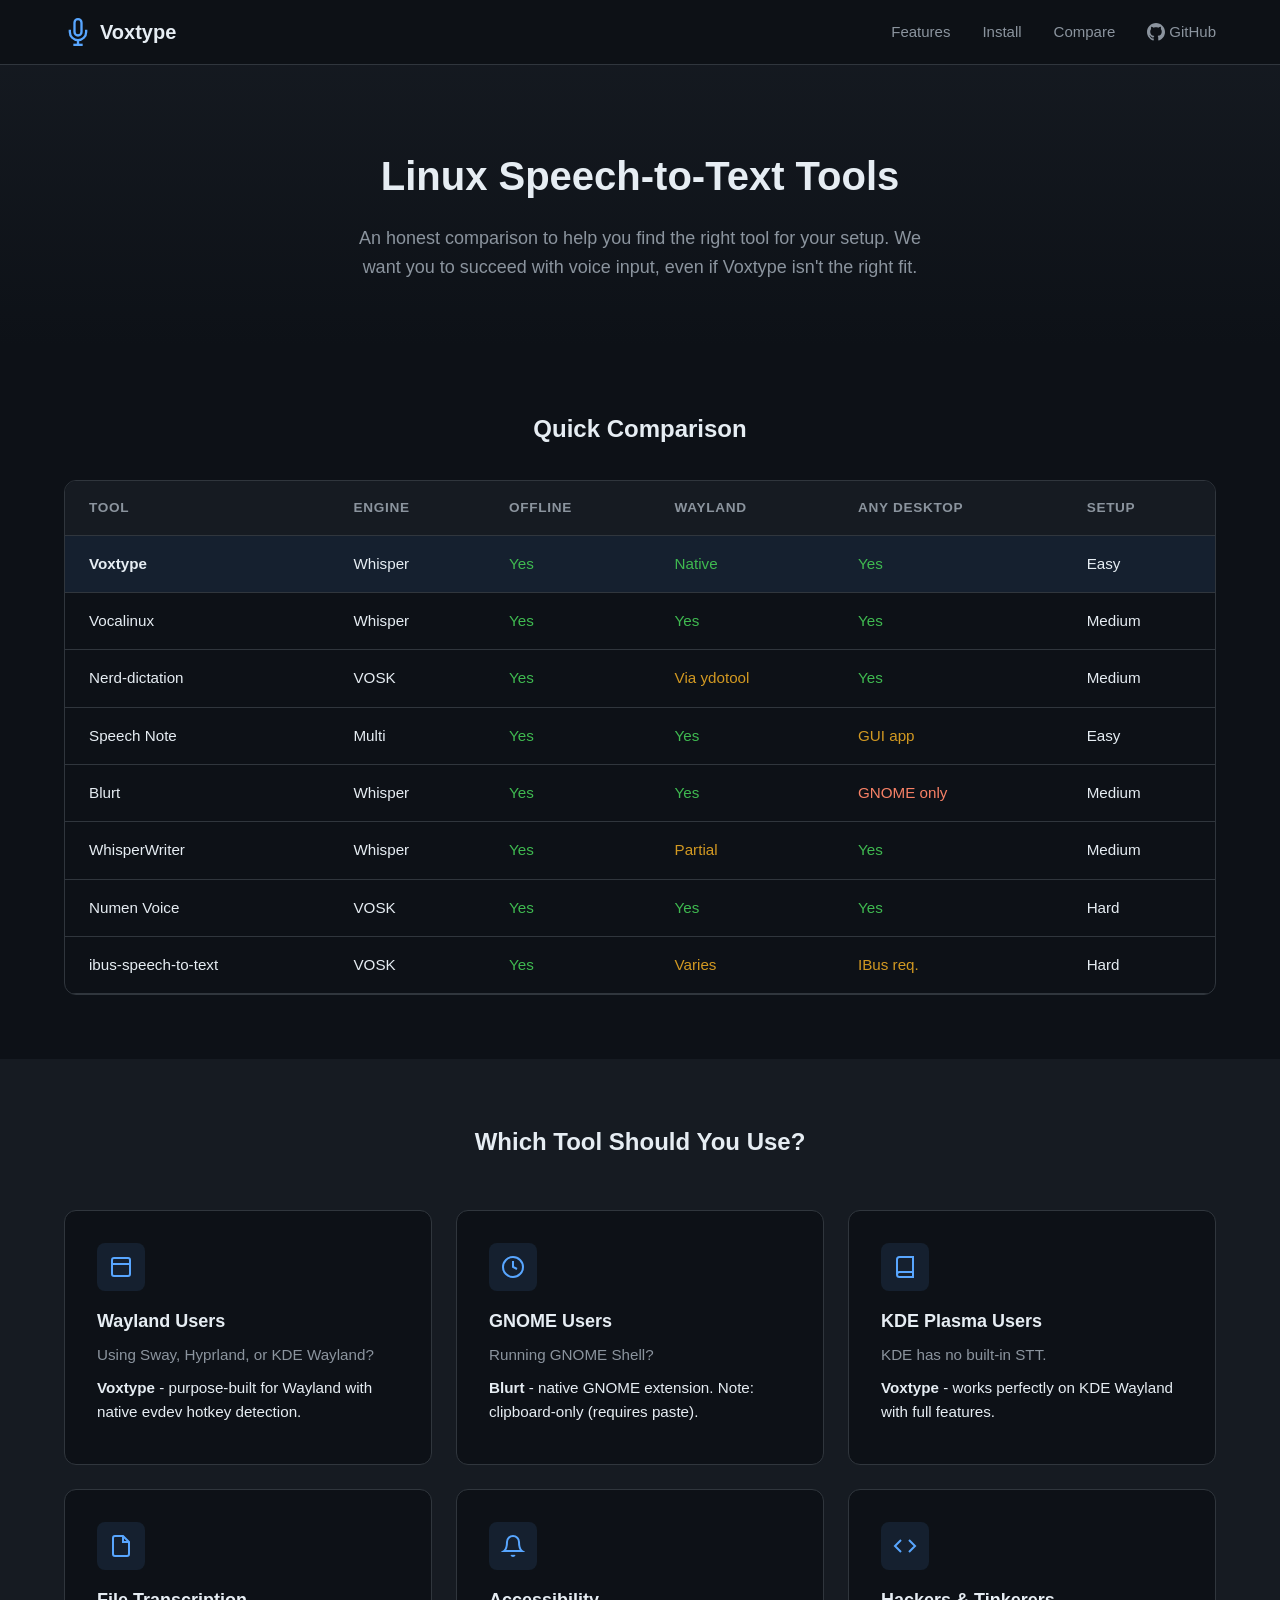
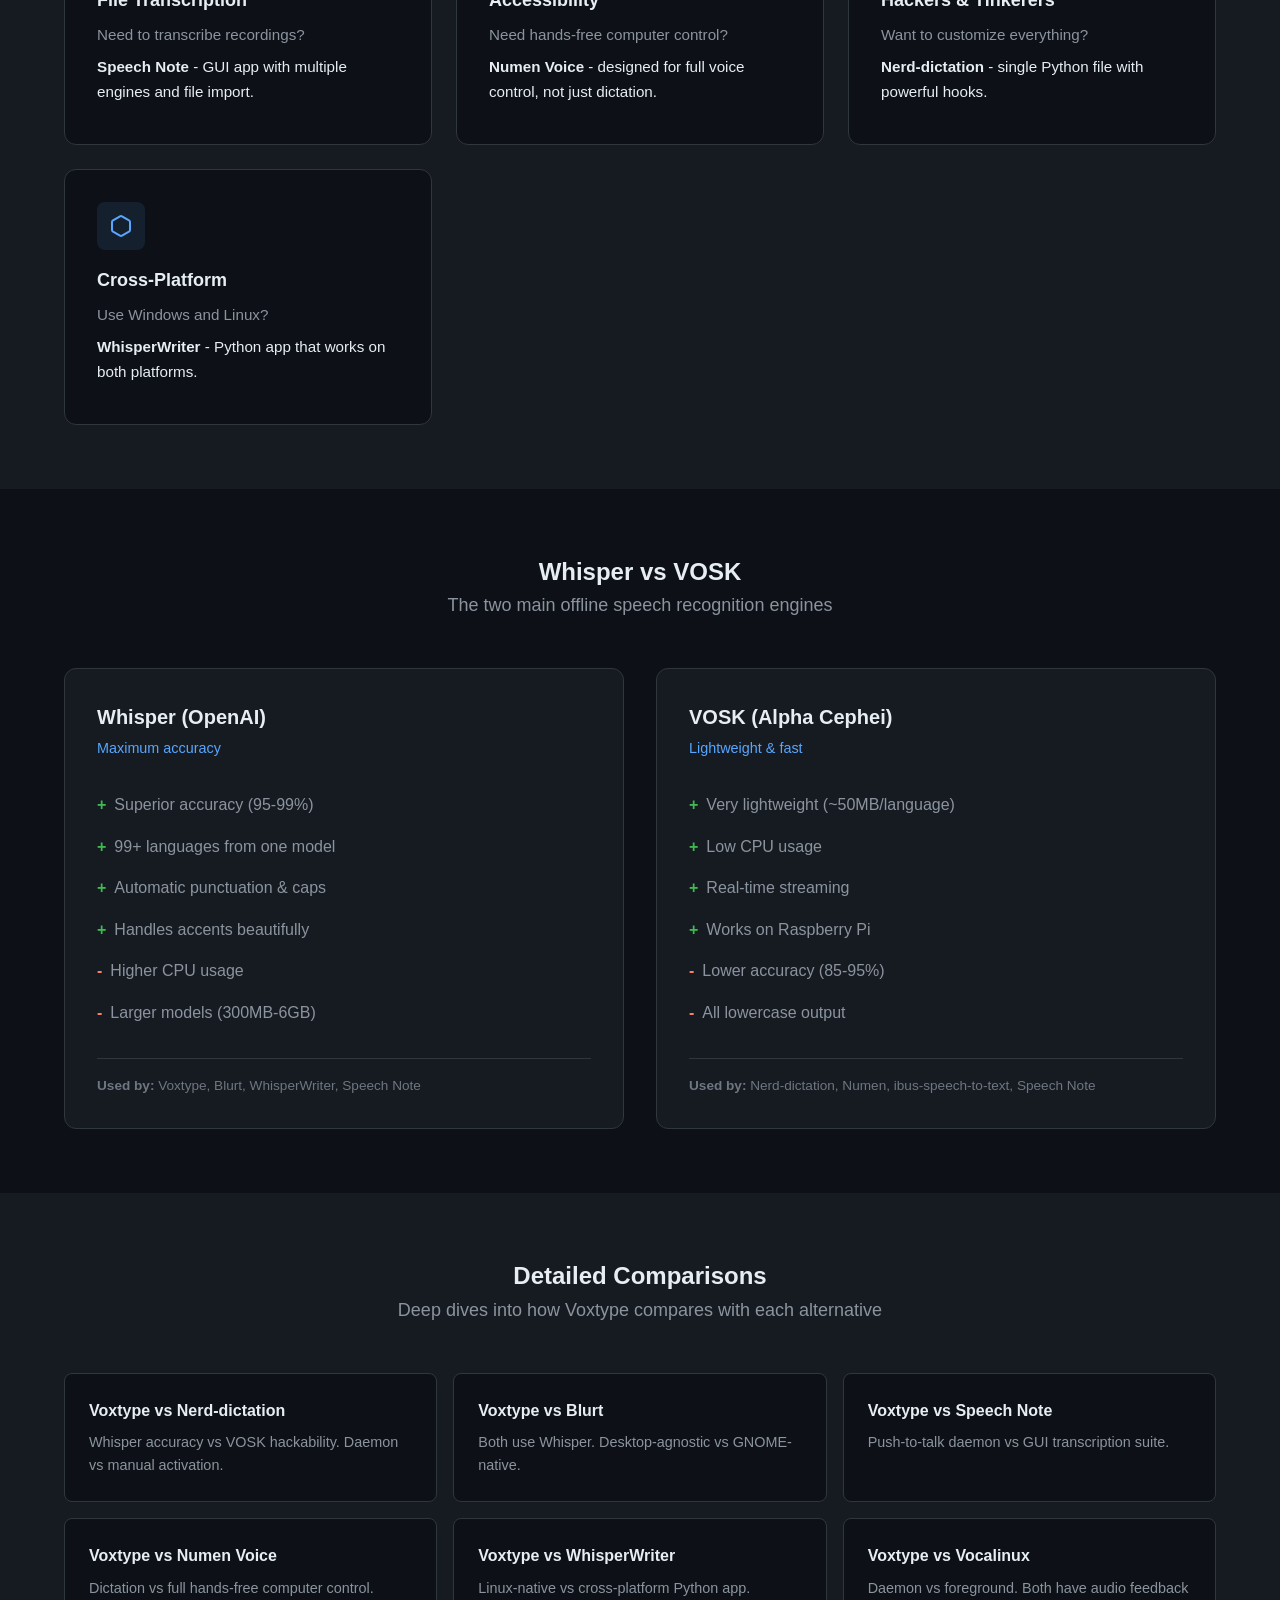
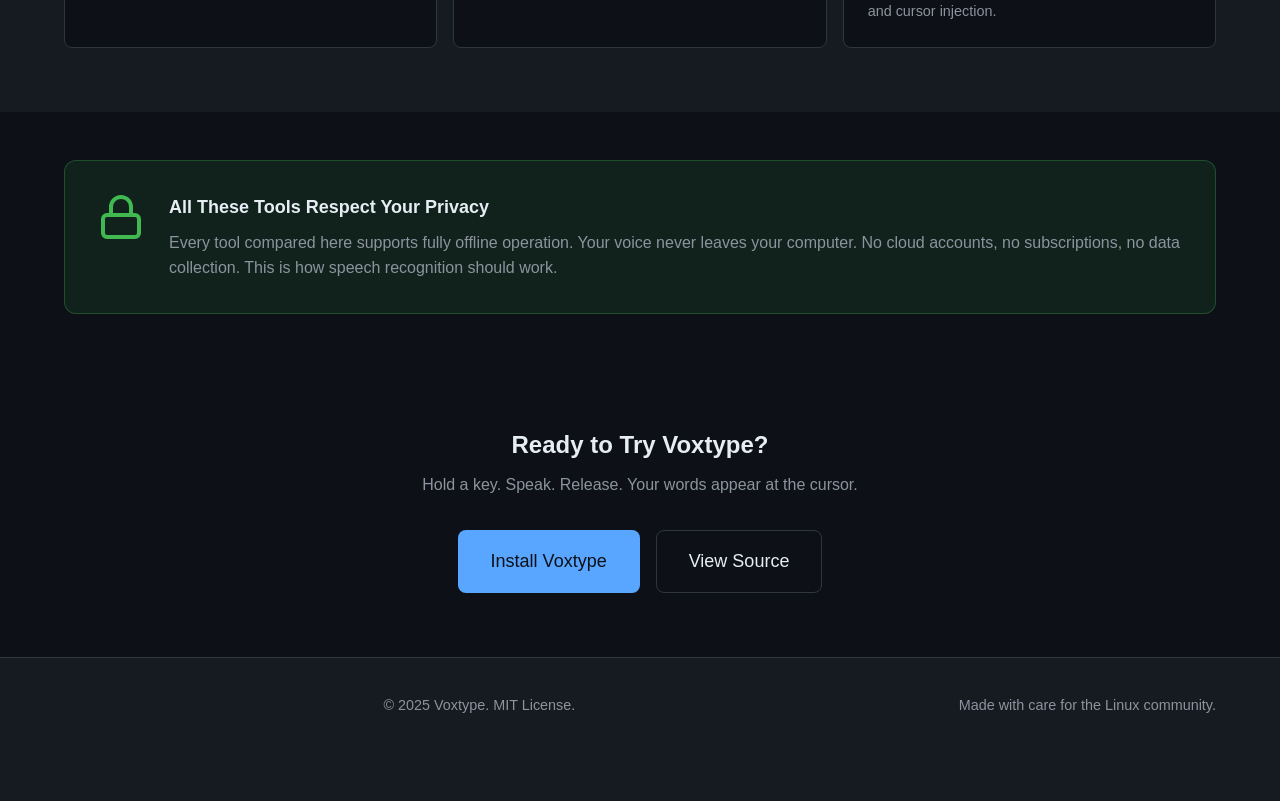
==== website/compare/index.html @ 005e0359 "Add Linux STT comparison pages to website - Add comparison matrix with 8 tools (Voxtype, Vocalinux, " ====
<!DOCTYPE html>
<html lang="en">
<head>
    <meta charset="UTF-8">
    <meta name="viewport" content="width=device-width, initial-scale=1.0">
    <meta name="description" content="Compare Voxtype with other Linux speech-to-text tools. Find the best voice dictation solution for your setup.">
    <meta name="keywords" content="linux speech to text comparison, voxtype alternatives, whisper vs vosk, wayland voice dictation">
    <title>Linux Speech-to-Text Comparison | Voxtype</title>
    <link rel="stylesheet" href="../css/style.css">
    <link rel="stylesheet" href="../css/compare.css">
    <link rel="icon" type="image/svg+xml" href="../images/favicon.svg">
</head>
<body>
    <!-- Navigation -->
    <nav class="navbar">
        <div class="nav-container">
            <a href="../" class="nav-logo">
                <svg class="logo-icon" viewBox="0 0 24 24" fill="none" stroke="currentColor" stroke-width="2">
                    <path d="M12 1a3 3 0 0 0-3 3v8a3 3 0 0 0 6 0V4a3 3 0 0 0-3-3z"/>
                    <path d="M19 10v2a7 7 0 0 1-14 0v-2"/>
                    <line x1="12" y1="19" x2="12" y2="23"/>
                    <line x1="8" y1="23" x2="16" y2="23"/>
                </svg>
                <span>Voxtype</span>
            </a>
            <div class="nav-links">
                <a href="../#features">Features</a>
                <a href="../#install">Install</a>
                <a href="./" class="active">Compare</a>
                <a href="https://github.com/peteonrails/voxtype" class="nav-github">
                    <svg viewBox="0 0 24 24" fill="currentColor">
                        <path d="M12 0c-6.626 0-12 5.373-12 12 0 5.302 3.438 9.8 8.207 11.387.599.111.793-.261.793-.577v-2.234c-3.338.726-4.033-1.416-4.033-1.416-.546-1.387-1.333-1.756-1.333-1.756-1.089-.745.083-.729.083-.729 1.205.084 1.839 1.237 1.839 1.237 1.07 1.834 2.807 1.304 3.492.997.107-.775.418-1.305.762-1.604-2.665-.305-5.467-1.334-5.467-5.931 0-1.311.469-2.381 1.236-3.221-.124-.303-.535-1.524.117-3.176 0 0 1.008-.322 3.301 1.23.957-.266 1.983-.399 3.003-.404 1.02.005 2.047.138 3.006.404 2.291-1.552 3.297-1.23 3.297-1.23.653 1.653.242 2.874.118 3.176.77.84 1.235 1.911 1.235 3.221 0 4.609-2.807 5.624-5.479 5.921.43.372.823 1.102.823 2.222v3.293c0 .319.192.694.801.576 4.765-1.589 8.199-6.086 8.199-11.386 0-6.627-5.373-12-12-12z"/>
                    </svg>
                    GitHub
                </a>
            </div>
        </div>
    </nav>

    <!-- Page Header -->
    <header class="compare-hero">
        <div class="container">
            <h1>Linux Speech-to-Text Tools</h1>
            <p class="hero-subtitle">
                An honest comparison to help you find the right tool for your setup.
                We want you to succeed with voice input, even if Voxtype isn't the right fit.
            </p>
        </div>
    </header>

    <!-- Quick Matrix -->
    <section class="comparison-matrix">
        <div class="container">
            <h2>Quick Comparison</h2>
            <div class="matrix-wrapper">
                <table class="matrix-table">
                    <thead>
                        <tr>
                            <th>Tool</th>
                            <th>Engine</th>
                            <th>Offline</th>
                            <th>Wayland</th>
                            <th>Any Desktop</th>
                            <th>Setup</th>
                        </tr>
                    </thead>
                    <tbody>
                        <tr class="highlight-row">
                            <td><strong>Voxtype</strong></td>
                            <td>Whisper</td>
                            <td><span class="check">Yes</span></td>
                            <td><span class="check">Native</span></td>
                            <td><span class="check">Yes</span></td>
                            <td>Easy</td>
                        </tr>
                        <tr>
                            <td>Vocalinux</td>
                            <td>Whisper</td>
                            <td><span class="check">Yes</span></td>
                            <td><span class="check">Yes</span></td>
                            <td><span class="check">Yes</span></td>
                            <td>Medium</td>
                        </tr>
                        <tr>
                            <td>Nerd-dictation</td>
                            <td>VOSK</td>
                            <td><span class="check">Yes</span></td>
                            <td><span class="partial">Via ydotool</span></td>
                            <td><span class="check">Yes</span></td>
                            <td>Medium</td>
                        </tr>
                        <tr>
                            <td>Speech Note</td>
                            <td>Multi</td>
                            <td><span class="check">Yes</span></td>
                            <td><span class="check">Yes</span></td>
                            <td><span class="partial">GUI app</span></td>
                            <td>Easy</td>
                        </tr>
                        <tr>
                            <td>Blurt</td>
                            <td>Whisper</td>
                            <td><span class="check">Yes</span></td>
                            <td><span class="check">Yes</span></td>
                            <td><span class="no">GNOME only</span></td>
                            <td>Medium</td>
                        </tr>
                        <tr>
                            <td>WhisperWriter</td>
                            <td>Whisper</td>
                            <td><span class="check">Yes</span></td>
                            <td><span class="partial">Partial</span></td>
                            <td><span class="check">Yes</span></td>
                            <td>Medium</td>
                        </tr>
                        <tr>
                            <td>Numen Voice</td>
                            <td>VOSK</td>
                            <td><span class="check">Yes</span></td>
                            <td><span class="check">Yes</span></td>
                            <td><span class="check">Yes</span></td>
                            <td>Hard</td>
                        </tr>
                        <tr>
                            <td>ibus-speech-to-text</td>
                            <td>VOSK</td>
                            <td><span class="check">Yes</span></td>
                            <td><span class="partial">Varies</span></td>
                            <td><span class="partial">IBus req.</span></td>
                            <td>Hard</td>
                        </tr>
                    </tbody>
                </table>
            </div>
        </div>
    </section>

    <!-- Recommendations -->
    <section class="recommendations">
        <div class="container">
            <h2>Which Tool Should You Use?</h2>
            <div class="rec-grid">
                <div class="rec-card">
                    <div class="rec-icon">
                        <svg viewBox="0 0 24 24" fill="none" stroke="currentColor" stroke-width="2">
                            <rect x="3" y="3" width="18" height="18" rx="2"/>
                            <path d="M3 9h18"/>
                        </svg>
                    </div>
                    <h3>Wayland Users</h3>
                    <p>Using Sway, Hyprland, or KDE Wayland?</p>
                    <p class="rec-answer"><strong>Voxtype</strong> - purpose-built for Wayland with native evdev hotkey detection.</p>
                </div>
                <div class="rec-card">
                    <div class="rec-icon">
                        <svg viewBox="0 0 24 24" fill="none" stroke="currentColor" stroke-width="2">
                            <circle cx="12" cy="12" r="10"/>
                            <path d="M12 6v6l4 2"/>
                        </svg>
                    </div>
                    <h3>GNOME Users</h3>
                    <p>Running GNOME Shell?</p>
                    <p class="rec-answer"><strong>Blurt</strong> - native GNOME extension. Note: clipboard-only (requires paste).</p>
                </div>
                <div class="rec-card">
                    <div class="rec-icon">
                        <svg viewBox="0 0 24 24" fill="none" stroke="currentColor" stroke-width="2">
                            <path d="M4 19.5A2.5 2.5 0 0 1 6.5 17H20"/>
                            <path d="M6.5 2H20v20H6.5A2.5 2.5 0 0 1 4 19.5v-15A2.5 2.5 0 0 1 6.5 2z"/>
                        </svg>
                    </div>
                    <h3>KDE Plasma Users</h3>
                    <p>KDE has no built-in STT.</p>
                    <p class="rec-answer"><strong>Voxtype</strong> - works perfectly on KDE Wayland with full features.</p>
                </div>
                <div class="rec-card">
                    <div class="rec-icon">
                        <svg viewBox="0 0 24 24" fill="none" stroke="currentColor" stroke-width="2">
                            <path d="M14 2H6a2 2 0 0 0-2 2v16a2 2 0 0 0 2 2h12a2 2 0 0 0 2-2V8z"/>
                            <polyline points="14 2 14 8 20 8"/>
                        </svg>
                    </div>
                    <h3>File Transcription</h3>
                    <p>Need to transcribe recordings?</p>
                    <p class="rec-answer"><strong>Speech Note</strong> - GUI app with multiple engines and file import.</p>
                </div>
                <div class="rec-card">
                    <div class="rec-icon">
                        <svg viewBox="0 0 24 24" fill="none" stroke="currentColor" stroke-width="2">
                            <path d="M18 8A6 6 0 0 0 6 8c0 7-3 9-3 9h18s-3-2-3-9"/>
                            <path d="M13.73 21a2 2 0 0 1-3.46 0"/>
                        </svg>
                    </div>
                    <h3>Accessibility</h3>
                    <p>Need hands-free computer control?</p>
                    <p class="rec-answer"><strong>Numen Voice</strong> - designed for full voice control, not just dictation.</p>
                </div>
                <div class="rec-card">
                    <div class="rec-icon">
                        <svg viewBox="0 0 24 24" fill="none" stroke="currentColor" stroke-width="2">
                            <polyline points="16 18 22 12 16 6"/>
                            <polyline points="8 6 2 12 8 18"/>
                        </svg>
                    </div>
                    <h3>Hackers & Tinkerers</h3>
                    <p>Want to customize everything?</p>
                    <p class="rec-answer"><strong>Nerd-dictation</strong> - single Python file with powerful hooks.</p>
                </div>
                <div class="rec-card">
                    <div class="rec-icon">
                        <svg viewBox="0 0 24 24" fill="none" stroke="currentColor" stroke-width="2">
                            <path d="M21 16V8a2 2 0 0 0-1-1.73l-7-4a2 2 0 0 0-2 0l-7 4A2 2 0 0 0 3 8v8a2 2 0 0 0 1 1.73l7 4a2 2 0 0 0 2 0l7-4A2 2 0 0 0 21 16z"/>
                        </svg>
                    </div>
                    <h3>Cross-Platform</h3>
                    <p>Use Windows and Linux?</p>
                    <p class="rec-answer"><strong>WhisperWriter</strong> - Python app that works on both platforms.</p>
                </div>
            </div>
        </div>
    </section>

    <!-- Engine Comparison -->
    <section class="engine-section">
        <div class="container">
            <h2>Whisper vs VOSK</h2>
            <p class="section-subtitle">The two main offline speech recognition engines</p>
            <div class="engine-grid">
                <div class="engine-card">
                    <h3>Whisper (OpenAI)</h3>
                    <p class="engine-tagline">Maximum accuracy</p>
                    <ul class="engine-list">
                        <li><span class="pro">+</span> Superior accuracy (95-99%)</li>
                        <li><span class="pro">+</span> 99+ languages from one model</li>
                        <li><span class="pro">+</span> Automatic punctuation & caps</li>
                        <li><span class="pro">+</span> Handles accents beautifully</li>
                        <li><span class="con">-</span> Higher CPU usage</li>
                        <li><span class="con">-</span> Larger models (300MB-6GB)</li>
                    </ul>
                    <p class="engine-tools"><strong>Used by:</strong> Voxtype, Blurt, WhisperWriter, Speech Note</p>
                </div>
                <div class="engine-card">
                    <h3>VOSK (Alpha Cephei)</h3>
                    <p class="engine-tagline">Lightweight & fast</p>
                    <ul class="engine-list">
                        <li><span class="pro">+</span> Very lightweight (~50MB/language)</li>
                        <li><span class="pro">+</span> Low CPU usage</li>
                        <li><span class="pro">+</span> Real-time streaming</li>
                        <li><span class="pro">+</span> Works on Raspberry Pi</li>
                        <li><span class="con">-</span> Lower accuracy (85-95%)</li>
                        <li><span class="con">-</span> All lowercase output</li>
                    </ul>
                    <p class="engine-tools"><strong>Used by:</strong> Nerd-dictation, Numen, ibus-speech-to-text, Speech Note</p>
                </div>
            </div>
        </div>
    </section>

    <!-- Detailed Comparisons -->
    <section class="detailed-compare">
        <div class="container">
            <h2>Detailed Comparisons</h2>
            <p class="section-subtitle">Deep dives into how Voxtype compares with each alternative</p>
            <div class="compare-links">
                <a href="nerd-dictation.html" class="compare-link-card">
                    <h3>Voxtype vs Nerd-dictation</h3>
                    <p>Whisper accuracy vs VOSK hackability. Daemon vs manual activation.</p>
                    <span class="link-arrow">&rarr;</span>
                </a>
                <a href="blurt.html" class="compare-link-card">
                    <h3>Voxtype vs Blurt</h3>
                    <p>Both use Whisper. Desktop-agnostic vs GNOME-native.</p>
                    <span class="link-arrow">&rarr;</span>
                </a>
                <a href="speech-note.html" class="compare-link-card">
                    <h3>Voxtype vs Speech Note</h3>
                    <p>Push-to-talk daemon vs GUI transcription suite.</p>
                    <span class="link-arrow">&rarr;</span>
                </a>
                <a href="numen.html" class="compare-link-card">
                    <h3>Voxtype vs Numen Voice</h3>
                    <p>Dictation vs full hands-free computer control.</p>
                    <span class="link-arrow">&rarr;</span>
                </a>
                <a href="whisperwriter.html" class="compare-link-card">
                    <h3>Voxtype vs WhisperWriter</h3>
                    <p>Linux-native vs cross-platform Python app.</p>
                    <span class="link-arrow">&rarr;</span>
                </a>
                <a href="vocalinux.html" class="compare-link-card">
                    <h3>Voxtype vs Vocalinux</h3>
                    <p>Daemon vs foreground. Both have audio feedback and cursor injection.</p>
                    <span class="link-arrow">&rarr;</span>
                </a>
            </div>
        </div>
    </section>

    <!-- Privacy Note -->
    <section class="privacy-note">
        <div class="container">
            <div class="privacy-card">
                <svg viewBox="0 0 24 24" fill="none" stroke="currentColor" stroke-width="2" class="privacy-icon">
                    <rect x="3" y="11" width="18" height="11" rx="2" ry="2"/>
                    <path d="M7 11V7a5 5 0 0 1 10 0v4"/>
                </svg>
                <div>
                    <h3>All These Tools Respect Your Privacy</h3>
                    <p>Every tool compared here supports fully offline operation. Your voice never leaves your computer. No cloud accounts, no subscriptions, no data collection. This is how speech recognition should work.</p>
                </div>
            </div>
        </div>
    </section>

    <!-- CTA -->
    <section class="compare-cta">
        <div class="container">
            <h2>Ready to Try Voxtype?</h2>
            <p>Hold a key. Speak. Release. Your words appear at the cursor.</p>
            <div class="cta-buttons">
                <a href="../#install" class="btn btn-primary btn-large">Install Voxtype</a>
                <a href="https://github.com/peteonrails/voxtype" class="btn btn-secondary btn-large">View Source</a>
            </div>
        </div>
    </section>

    <!-- Footer -->
    <footer class="footer">
        <div class="container">
            <div class="footer-content">
                <p>&copy; 2025 Voxtype. MIT License.</p>
                <p>Made with care for the Linux community.</p>
            </div>
        </div>
    </footer>
</body>
</html>
---- website/css/style.css ----
/* Voxtype Website Styles */

/* ==================== Variables ==================== */
:root {
    /* Colors */
    --color-bg: #0d1117;
    --color-bg-secondary: #161b22;
    --color-bg-tertiary: #21262d;
    --color-border: #30363d;
    --color-text: #e6edf3;
    --color-text-secondary: #8b949e;
    --color-text-muted: #6e7681;
    --color-primary: #58a6ff;
    --color-primary-hover: #79b8ff;
    --color-secondary: #238636;
    --color-secondary-hover: #2ea043;
    --color-accent: #f78166;
    --color-success: #3fb950;
    --color-warning: #d29922;

    /* Typography */
    --font-sans: 'Inter', -apple-system, BlinkMacSystemFont, 'Segoe UI', Roboto, Oxygen, Ubuntu, sans-serif;
    --font-mono: 'JetBrains Mono', 'Fira Code', 'SF Mono', Menlo, Monaco, 'Courier New', monospace;

    /* Spacing */
    --space-xs: 0.25rem;
    --space-sm: 0.5rem;
    --space-md: 1rem;
    --space-lg: 1.5rem;
    --space-xl: 2rem;
    --space-2xl: 3rem;
    --space-3xl: 4rem;

    /* Borders */
    --radius-sm: 4px;
    --radius-md: 8px;
    --radius-lg: 12px;
    --radius-xl: 16px;

    /* Transitions */
    --transition-fast: 150ms ease;
    --transition-normal: 250ms ease;

    /* Container */
    --container-max: 1200px;
}

/* ==================== Reset ==================== */
*, *::before, *::after {
    box-sizing: border-box;
}

* {
    margin: 0;
    padding: 0;
}

html {
    scroll-behavior: smooth;
}

body {
    font-family: var(--font-sans);
    background: var(--color-bg);
    color: var(--color-text);
    line-height: 1.6;
    -webkit-font-smoothing: antialiased;
    -moz-osx-font-smoothing: grayscale;
}

img, svg {
    display: block;
    max-width: 100%;
}

a {
    color: var(--color-primary);
    text-decoration: none;
    transition: color var(--transition-fast);
}

a:hover {
    color: var(--color-primary-hover);
}

code, pre {
    font-family: var(--font-mono);
}

/* ==================== Utilities ==================== */
.container {
    max-width: var(--container-max);
    margin: 0 auto;
    padding: 0 var(--space-lg);
}

.section-subtitle {
    color: var(--color-text-secondary);
    font-size: 1.125rem;
    margin-bottom: var(--space-2xl);
}

/* ==================== Buttons ==================== */
.btn {
    display: inline-flex;
    align-items: center;
    gap: var(--space-sm);
    padding: var(--space-sm) var(--space-lg);
    font-size: 1rem;
    font-weight: 500;
    border-radius: var(--radius-md);
    border: 1px solid transparent;
    cursor: pointer;
    transition: all var(--transition-fast);
}

.btn-primary {
    background: var(--color-primary);
    color: var(--color-bg);
}

.btn-primary:hover {
    background: var(--color-primary-hover);
    color: var(--color-bg);
}

.btn-secondary {
    background: transparent;
    border-color: var(--color-border);
    color: var(--color-text);
}

.btn-secondary:hover {
    background: var(--color-bg-tertiary);
    border-color: var(--color-text-secondary);
    color: var(--color-text);
}

.btn-large {
    padding: var(--space-md) var(--space-xl);
    font-size: 1.125rem;
}

/* ==================== Navigation ==================== */
.navbar {
    position: fixed;
    top: 0;
    left: 0;
    right: 0;
    background: rgba(13, 17, 23, 0.95);
    backdrop-filter: blur(10px);
    border-bottom: 1px solid var(--color-border);
    z-index: 1000;
}

.nav-container {
    max-width: var(--container-max);
    margin: 0 auto;
    padding: var(--space-md) var(--space-lg);
    display: flex;
    align-items: center;
    justify-content: space-between;
}

.nav-logo {
    display: flex;
    align-items: center;
    gap: var(--space-sm);
    font-size: 1.25rem;
    font-weight: 600;
    color: var(--color-text);
}

.nav-logo:hover {
    color: var(--color-text);
}

.logo-icon {
    width: 28px;
    height: 28px;
    color: var(--color-primary);
}

.nav-links {
    display: flex;
    align-items: center;
    gap: var(--space-xl);
}

.nav-links a {
    color: var(--color-text-secondary);
    font-size: 0.9375rem;
}

.nav-links a:hover {
    color: var(--color-text);
}

.nav-github {
    display: flex;
    align-items: center;
    gap: var(--space-xs);
}

.nav-github svg {
    width: 18px;
    height: 18px;
}

.nav-toggle {
    display: none;
    flex-direction: column;
    gap: 4px;
    background: none;
    border: none;
    cursor: pointer;
    padding: var(--space-sm);
}

.nav-toggle span {
    display: block;
    width: 24px;
    height: 2px;
    background: var(--color-text);
    transition: var(--transition-fast);
}

/* ==================== Hero ==================== */
.hero {
    padding: 8rem var(--space-lg) var(--space-3xl);
    text-align: center;
}

.hero-content {
    max-width: 900px;
    margin: 0 auto;
}

.hero h1 {
    font-size: clamp(2rem, 5vw, 3.5rem);
    font-weight: 700;
    line-height: 1.2;
    margin-bottom: var(--space-lg);
}

.highlight {
    color: var(--color-primary);
}

.hero-subtitle {
    font-size: 1.25rem;
    color: var(--color-text-secondary);
    max-width: 600px;
    margin: 0 auto var(--space-lg);
}

.hero-badges {
    display: flex;
    justify-content: center;
    gap: var(--space-md);
    margin-bottom: var(--space-xl);
    flex-wrap: wrap;
}

.badge {
    padding: var(--space-xs) var(--space-md);
    background: var(--color-bg-tertiary);
    border: 1px solid var(--color-border);
    border-radius: var(--radius-xl);
    font-size: 0.875rem;
    color: var(--color-text-secondary);
}

.hero-cta {
    display: flex;
    justify-content: center;
    gap: var(--space-md);
    margin-bottom: var(--space-2xl);
    flex-wrap: wrap;
}

/* Terminal */
.hero-terminal {
    max-width: 700px;
    margin: 0 auto;
    background: var(--color-bg-secondary);
    border: 1px solid var(--color-border);
    border-radius: var(--radius-lg);
    overflow: hidden;
    text-align: left;
}

.terminal-header {
    display: flex;
    align-items: center;
    gap: var(--space-sm);
    padding: var(--space-sm) var(--space-md);
    background: var(--color-bg-tertiary);
    border-bottom: 1px solid var(--color-border);
}

.terminal-dot {
    width: 12px;
    height: 12px;
    border-radius: 50%;
}

.terminal-dot.red { background: #ff5f56; }
.terminal-dot.yellow { background: #ffbd2e; }
.terminal-dot.green { background: #27c93f; }

.terminal-title {
    margin-left: auto;
    font-size: 0.8125rem;
    color: var(--color-text-muted);
}

.terminal-body {
    padding: var(--space-md);
    overflow-x: auto;
}

.terminal-body pre {
    margin: 0;
    font-size: 0.875rem;
    line-height: 1.5;
}

.terminal-body .prompt { color: var(--color-success); }
.terminal-body .info { color: var(--color-primary); }
.terminal-body .success { color: var(--color-success); }
.terminal-body .comment { color: var(--color-text-muted); }
.terminal-body .output { color: var(--color-accent); }

/* ==================== Features ==================== */
.features {
    padding: var(--space-3xl) var(--space-lg);
    background: var(--color-bg-secondary);
}

.features h2 {
    text-align: center;
    font-size: 2.5rem;
    margin-bottom: var(--space-sm);
}

.features .section-subtitle {
    text-align: center;
}

.feature-grid {
    display: grid;
    grid-template-columns: repeat(auto-fit, minmax(300px, 1fr));
    gap: var(--space-xl);
}

.feature-card {
    padding: var(--space-xl);
    background: var(--color-bg);
    border: 1px solid var(--color-border);
    border-radius: var(--radius-lg);
    transition: border-color var(--transition-fast);
}

.feature-card:hover {
    border-color: var(--color-primary);
}

.feature-icon {
    width: 48px;
    height: 48px;
    margin-bottom: var(--space-md);
    color: var(--color-primary);
}

.feature-icon svg {
    width: 100%;
    height: 100%;
}

.feature-card h3 {
    font-size: 1.25rem;
    margin-bottom: var(--space-sm);
}

.feature-card p {
    color: var(--color-text-secondary);
    font-size: 0.9375rem;
}

/* ==================== Demo ==================== */
.demo {
    padding: var(--space-3xl) var(--space-lg);
}

.demo h2 {
    text-align: center;
    font-size: 2.5rem;
    margin-bottom: var(--space-sm);
}

.demo .section-subtitle {
    text-align: center;
}

.demo-steps {
    display: grid;
    grid-template-columns: repeat(auto-fit, minmax(250px, 1fr));
    gap: var(--space-xl);
    max-width: 1000px;
    margin: 0 auto;
}

.demo-step {
    text-align: center;
}

.step-number {
    width: 48px;
    height: 48px;
    margin: 0 auto var(--space-md);
    display: flex;
    align-items: center;
    justify-content: center;
    background: var(--color-primary);
    color: var(--color-bg);
    font-size: 1.5rem;
    font-weight: 700;
    border-radius: 50%;
}

.step-content h3 {
    font-size: 1.125rem;
    margin-bottom: var(--space-sm);
}

.step-content p {
    color: var(--color-text-secondary);
    font-size: 0.9375rem;
    margin-bottom: var(--space-md);
}

.step-visual {
    height: 80px;
    display: flex;
    align-items: center;
    justify-content: center;
}

/* Key animation */
.key-animation {
    display: flex;
    flex-direction: column;
    align-items: center;
    gap: var(--space-xs);
}

.key {
    padding: var(--space-sm) var(--space-md);
    background: var(--color-bg-tertiary);
    border: 2px solid var(--color-border);
    border-radius: var(--radius-sm);
    font-family: var(--font-mono);
    font-size: 0.875rem;
    animation: keyPulse 2s ease-in-out infinite;
}

.key-state {
    font-size: 0.75rem;
    color: var(--color-success);
    animation: fadeInOut 2s ease-in-out infinite;
}

@keyframes keyPulse {
    0%, 100% { border-color: var(--color-border); }
    50% { border-color: var(--color-primary); box-shadow: 0 0 10px rgba(88, 166, 255, 0.3); }
}

@keyframes fadeInOut {
    0%, 100% { opacity: 0.5; }
    50% { opacity: 1; }
}

/* Waveform animation */
.waveform {
    display: flex;
    align-items: center;
    gap: 4px;
    height: 40px;
}

.wave-bar {
    width: 4px;
    height: 100%;
    background: var(--color-primary);
    border-radius: 2px;
    animation: wave 1s ease-in-out infinite;
}

.wave-bar:nth-child(1) { animation-delay: 0s; }
.wave-bar:nth-child(2) { animation-delay: 0.1s; }
.wave-bar:nth-child(3) { animation-delay: 0.2s; }
.wave-bar:nth-child(4) { animation-delay: 0.3s; }
.wave-bar:nth-child(5) { animation-delay: 0.2s; }
.wave-bar:nth-child(6) { animation-delay: 0.1s; }
.wave-bar:nth-child(7) { animation-delay: 0s; }

@keyframes wave {
    0%, 100% { transform: scaleY(0.3); }
    50% { transform: scaleY(1); }
}

/* Processing animation */
.processing-animation {
    display: flex;
    align-items: center;
    gap: var(--space-md);
    color: var(--color-text-secondary);
    font-size: 0.875rem;
}

.spinner {
    width: 24px;
    height: 24px;
    border: 2px solid var(--color-border);
    border-top-color: var(--color-primary);
    border-radius: 50%;
    animation: spin 1s linear infinite;
}

@keyframes spin {
    to { transform: rotate(360deg); }
}

/* Typing animation */
.typing-animation {
    font-family: var(--font-mono);
    font-size: 1rem;
}

.typed-text::after {
    content: 'Hello world';
    animation: typing 3s steps(11) infinite;
    overflow: hidden;
    white-space: nowrap;
    display: inline-block;
    max-width: 0;
}

@keyframes typing {
    0%, 10% { max-width: 0; }
    50%, 100% { max-width: 11ch; }
}

.cursor {
    animation: blink 0.7s step-end infinite;
}

@keyframes blink {
    0%, 100% { opacity: 1; }
    50% { opacity: 0; }
}

/* ==================== Models ==================== */
.models {
    padding: var(--space-3xl) var(--space-lg);
    background: var(--color-bg-secondary);
}

.models h2 {
    text-align: center;
    font-size: 2.5rem;
    margin-bottom: var(--space-sm);
}

.models .section-subtitle {
    text-align: center;
}

.model-table-wrapper {
    overflow-x: auto;
    margin-bottom: var(--space-lg);
}

.model-table {
    width: 100%;
    border-collapse: collapse;
    background: var(--color-bg);
    border: 1px solid var(--color-border);
    border-radius: var(--radius-lg);
    overflow: hidden;
}

.model-table th,
.model-table td {
    padding: var(--space-md) var(--space-lg);
    text-align: left;
    border-bottom: 1px solid var(--color-border);
}

.model-table th {
    background: var(--color-bg-tertiary);
    font-weight: 600;
    font-size: 0.875rem;
    color: var(--color-text-secondary);
    text-transform: uppercase;
    letter-spacing: 0.05em;
}

.model-table tr:last-child td {
    border-bottom: none;
}

.model-table tr.recommended {
    background: rgba(88, 166, 255, 0.1);
}

.model-table code {
    padding: var(--space-xs) var(--space-sm);
    background: var(--color-bg-tertiary);
    border-radius: var(--radius-sm);
    font-size: 0.875rem;
}

.rec-badge {
    display: inline-block;
    margin-left: var(--space-sm);
    padding: 2px var(--space-sm);
    background: var(--color-primary);
    color: var(--color-bg);
    font-size: 0.6875rem;
    font-weight: 600;
    border-radius: var(--radius-xl);
    text-transform: uppercase;
}

.speed-bar,
.accuracy-bar {
    width: 100px;
    height: 8px;
    background: var(--color-bg-tertiary);
    border-radius: var(--radius-xl);
    overflow: hidden;
}

.speed-fill {
    height: 100%;
    background: var(--color-success);
    border-radius: var(--radius-xl);
}

.accuracy-fill {
    height: 100%;
    background: var(--color-primary);
    border-radius: var(--radius-xl);
}

.model-note {
    text-align: center;
    color: var(--color-text-secondary);
    font-size: 0.9375rem;
}

/* ==================== Install ==================== */
.install {
    padding: var(--space-3xl) var(--space-lg);
}

.install h2 {
    text-align: center;
    font-size: 2.5rem;
    margin-bottom: var(--space-sm);
}

.install .section-subtitle {
    text-align: center;
}

.install-tabs {
    display: flex;
    justify-content: center;
    gap: var(--space-sm);
    margin-bottom: var(--space-xl);
    flex-wrap: wrap;
}

.tab-btn {
    padding: var(--space-sm) var(--space-lg);
    background: transparent;
    border: 1px solid var(--color-border);
    border-radius: var(--radius-md);
    color: var(--color-text-secondary);
    font-size: 0.9375rem;
    cursor: pointer;
    transition: all var(--transition-fast);
}

.tab-btn:hover {
    border-color: var(--color-text-secondary);
    color: var(--color-text);
}

.tab-btn.active {
    background: var(--color-primary);
    border-color: var(--color-primary);
    color: var(--color-bg);
}

.tab-content {
    display: none;
}

.tab-content.active {
    display: block;
}

.code-block {
    max-width: 700px;
    margin: 0 auto var(--space-lg);
    background: var(--color-bg-secondary);
    border: 1px solid var(--color-border);
    border-radius: var(--radius-lg);
    overflow: hidden;
}

.code-header {
    display: flex;
    justify-content: space-between;
    align-items: center;
    padding: var(--space-sm) var(--space-md);
    background: var(--color-bg-tertiary);
    border-bottom: 1px solid var(--color-border);
    font-size: 0.8125rem;
    color: var(--color-text-secondary);
}

.copy-btn {
    padding: var(--space-xs) var(--space-sm);
    background: transparent;
    border: 1px solid var(--color-border);
    border-radius: var(--radius-sm);
    color: var(--color-text-secondary);
    font-size: 0.75rem;
    cursor: pointer;
    transition: all var(--transition-fast);
}

.copy-btn:hover {
    border-color: var(--color-text-secondary);
    color: var(--color-text);
}

.code-block pre {
    padding: var(--space-md);
    overflow-x: auto;
    font-size: 0.875rem;
    line-height: 1.6;
}

.code-block .comment {
    color: var(--color-text-muted);
}

.post-install {
    max-width: 700px;
    margin: var(--space-2xl) auto 0;
}

.post-install h3 {
    text-align: center;
    margin-bottom: var(--space-lg);
}

/* ==================== Compositors ==================== */
.compositors {
    padding: var(--space-3xl) var(--space-lg);
    background: var(--color-bg-secondary);
}

.compositors h2 {
    text-align: center;
    font-size: 2.5rem;
    margin-bottom: var(--space-sm);
}

.compositors .section-subtitle {
    text-align: center;
}

.compositor-grid {
    display: flex;
    justify-content: center;
    gap: var(--space-xl);
    flex-wrap: wrap;
}

.compositor-card {
    display: flex;
    flex-direction: column;
    align-items: center;
    gap: var(--space-md);
    padding: var(--space-xl);
    background: var(--color-bg);
    border: 1px solid var(--color-border);
    border-radius: var(--radius-lg);
    min-width: 140px;
    transition: border-color var(--transition-fast);
}

.compositor-card:hover {
    border-color: var(--color-primary);
}

.compositor-logo {
    width: 64px;
    height: 64px;
    object-fit: contain;
}

.compositor-card span {
    font-size: 0.9375rem;
    color: var(--color-text-secondary);
}

/* ==================== CTA ==================== */
.cta {
    padding: var(--space-3xl) var(--space-lg);
    text-align: center;
    background: linear-gradient(135deg, rgba(88, 166, 255, 0.1), rgba(88, 166, 255, 0.05));
}

.cta h2 {
    font-size: 2rem;
    margin-bottom: var(--space-sm);
}

.cta p {
    color: var(--color-text-secondary);
    margin-bottom: var(--space-xl);
}

.cta-buttons {
    display: flex;
    justify-content: center;
    gap: var(--space-md);
    flex-wrap: wrap;
}

/* ==================== Footer ==================== */
.footer {
    padding: var(--space-3xl) var(--space-lg) var(--space-xl);
    background: var(--color-bg-secondary);
    border-top: 1px solid var(--color-border);
}

.footer-content {
    display: grid;
    grid-template-columns: 1fr auto;
    gap: var(--space-3xl);
    margin-bottom: var(--space-2xl);
}

.footer-brand {
    max-width: 300px;
}

.footer-logo {
    display: flex;
    align-items: center;
    gap: var(--space-sm);
    font-size: 1.25rem;
    font-weight: 600;
    color: var(--color-text);
    margin-bottom: var(--space-md);
}

.footer-logo:hover {
    color: var(--color-text);
}

.footer-brand p {
    color: var(--color-text-secondary);
    font-size: 0.9375rem;
}

.footer-links {
    display: flex;
    gap: var(--space-3xl);
}

.footer-column h4 {
    font-size: 0.875rem;
    font-weight: 600;
    text-transform: uppercase;
    letter-spacing: 0.05em;
    color: var(--color-text-secondary);
    margin-bottom: var(--space-md);
}

.footer-column a {
    display: block;
    color: var(--color-text-secondary);
    font-size: 0.9375rem;
    margin-bottom: var(--space-sm);
}

.footer-column a:hover {
    color: var(--color-text);
}

.footer-bottom {
    padding-top: var(--space-xl);
    border-top: 1px solid var(--color-border);
    text-align: center;
}

.footer-bottom p {
    color: var(--color-text-muted);
    font-size: 0.875rem;
}

/* ==================== Responsive ==================== */
@media (max-width: 768px) {
    .nav-links {
        display: none;
        position: absolute;
        top: 100%;
        left: 0;
        right: 0;
        flex-direction: column;
        padding: var(--space-lg);
        background: var(--color-bg-secondary);
        border-bottom: 1px solid var(--color-border);
    }

    .nav-links.active {
        display: flex;
    }

    .nav-toggle {
        display: flex;
    }

    .hero h1 {
        font-size: 2rem;
    }

    .hero-subtitle {
        font-size: 1rem;
    }

    .demo-steps {
        grid-template-columns: 1fr;
    }

    .footer-content {
        grid-template-columns: 1fr;
    }

    .footer-links {
        flex-wrap: wrap;
        gap: var(--space-xl);
    }
}

@media (max-width: 480px) {
    .hero {
        padding-top: 6rem;
    }

    .hero-badges {
        gap: var(--space-sm);
    }

    .badge {
        font-size: 0.75rem;
    }

    .hero-cta {
        flex-direction: column;
        align-items: center;
    }

    .btn {
        width: 100%;
        justify-content: center;
    }

    .install-tabs {
        flex-direction: column;
    }

    .tab-btn {
        width: 100%;
    }
}
---- website/css/compare.css ----
/* Comparison Pages Styles */

/* Hero */
.compare-hero {
    padding: calc(80px + var(--space-3xl)) 0 var(--space-3xl);
    text-align: center;
    background: linear-gradient(180deg, var(--color-bg-secondary) 0%, var(--color-bg) 100%);
}

.compare-hero h1 {
    font-size: 2.5rem;
    margin-bottom: var(--space-md);
}

.compare-hero .hero-subtitle {
    color: var(--color-text-secondary);
    font-size: 1.125rem;
    max-width: 600px;
    margin: 0 auto;
}

/* Matrix Table */
.comparison-matrix {
    padding: var(--space-3xl) 0;
}

.comparison-matrix h2 {
    text-align: center;
    margin-bottom: var(--space-xl);
}

.matrix-wrapper {
    overflow-x: auto;
    border: 1px solid var(--color-border);
    border-radius: var(--radius-lg);
}

.matrix-table {
    width: 100%;
    border-collapse: collapse;
    font-size: 0.95rem;
}

.matrix-table th,
.matrix-table td {
    padding: var(--space-md) var(--space-lg);
    text-align: left;
    border-bottom: 1px solid var(--color-border);
}

.matrix-table th {
    background: var(--color-bg-secondary);
    font-weight: 600;
    color: var(--color-text-secondary);
    font-size: 0.85rem;
    text-transform: uppercase;
    letter-spacing: 0.05em;
}

.matrix-table tbody tr:hover {
    background: var(--color-bg-secondary);
}

.matrix-table .highlight-row {
    background: rgba(88, 166, 255, 0.1);
}

.matrix-table .highlight-row:hover {
    background: rgba(88, 166, 255, 0.15);
}

.check {
    color: var(--color-success);
}

.partial {
    color: var(--color-warning);
}

.no {
    color: var(--color-accent);
}

/* Recommendations Grid */
.recommendations {
    padding: var(--space-3xl) 0;
    background: var(--color-bg-secondary);
}

.recommendations h2 {
    text-align: center;
    margin-bottom: var(--space-2xl);
}

.rec-grid {
    display: grid;
    grid-template-columns: repeat(auto-fit, minmax(300px, 1fr));
    gap: var(--space-lg);
}

.rec-card {
    background: var(--color-bg);
    border: 1px solid var(--color-border);
    border-radius: var(--radius-lg);
    padding: var(--space-xl);
}

.rec-icon {
    width: 48px;
    height: 48px;
    background: rgba(88, 166, 255, 0.1);
    border-radius: var(--radius-md);
    display: flex;
    align-items: center;
    justify-content: center;
    margin-bottom: var(--space-md);
}

.rec-icon svg {
    width: 24px;
    height: 24px;
    stroke: var(--color-primary);
}

.rec-card h3 {
    font-size: 1.125rem;
    margin-bottom: var(--space-sm);
}

.rec-card p {
    color: var(--color-text-secondary);
    font-size: 0.95rem;
    margin-bottom: var(--space-sm);
}

.rec-answer {
    color: var(--color-text) !important;
}

/* Engine Section */
.engine-section {
    padding: var(--space-3xl) 0;
}

.engine-section h2 {
    text-align: center;
}

.engine-section .section-subtitle {
    text-align: center;
}

.engine-grid {
    display: grid;
    grid-template-columns: repeat(auto-fit, minmax(350px, 1fr));
    gap: var(--space-xl);
}

.engine-card {
    background: var(--color-bg-secondary);
    border: 1px solid var(--color-border);
    border-radius: var(--radius-lg);
    padding: var(--space-xl);
}

.engine-card h3 {
    font-size: 1.25rem;
    margin-bottom: var(--space-xs);
}

.engine-tagline {
    color: var(--color-primary);
    font-size: 0.9rem;
    margin-bottom: var(--space-lg);
}

.engine-list {
    list-style: none;
    margin-bottom: var(--space-lg);
}

.engine-list li {
    padding: var(--space-sm) 0;
    display: flex;
    gap: var(--space-sm);
    color: var(--color-text-secondary);
}

.engine-list .pro {
    color: var(--color-success);
    font-weight: bold;
}

.engine-list .con {
    color: var(--color-accent);
    font-weight: bold;
}

.engine-tools {
    font-size: 0.85rem;
    color: var(--color-text-muted);
    padding-top: var(--space-md);
    border-top: 1px solid var(--color-border);
}

/* Detailed Compare Links */
.detailed-compare {
    padding: var(--space-3xl) 0;
    background: var(--color-bg-secondary);
}

.detailed-compare h2 {
    text-align: center;
}

.detailed-compare .section-subtitle {
    text-align: center;
}

.compare-links {
    display: grid;
    grid-template-columns: repeat(auto-fit, minmax(300px, 1fr));
    gap: var(--space-md);
}

.compare-link-card {
    display: block;
    background: var(--color-bg);
    border: 1px solid var(--color-border);
    border-radius: var(--radius-md);
    padding: var(--space-lg);
    transition: all var(--transition-fast);
    position: relative;
}

.compare-link-card:hover {
    border-color: var(--color-primary);
    transform: translateY(-2px);
    color: inherit;
}

.compare-link-card h3 {
    font-size: 1rem;
    margin-bottom: var(--space-sm);
    color: var(--color-text);
}

.compare-link-card p {
    font-size: 0.9rem;
    color: var(--color-text-secondary);
    margin: 0;
}

.link-arrow {
    position: absolute;
    right: var(--space-lg);
    top: 50%;
    transform: translateY(-50%);
    color: var(--color-primary);
    font-size: 1.25rem;
    opacity: 0;
    transition: all var(--transition-fast);
}

.compare-link-card:hover .link-arrow {
    opacity: 1;
    right: var(--space-md);
}

/* Privacy Note */
.privacy-note {
    padding: var(--space-2xl) 0;
}

.privacy-card {
    display: flex;
    gap: var(--space-lg);
    align-items: flex-start;
    background: rgba(63, 185, 80, 0.1);
    border: 1px solid rgba(63, 185, 80, 0.3);
    border-radius: var(--radius-lg);
    padding: var(--space-xl);
}

.privacy-icon {
    width: 48px;
    height: 48px;
    flex-shrink: 0;
    stroke: var(--color-success);
}

.privacy-card h3 {
    font-size: 1.125rem;
    margin-bottom: var(--space-sm);
}

.privacy-card p {
    color: var(--color-text-secondary);
    margin: 0;
}

/* Compare CTA */
.compare-cta {
    padding: var(--space-3xl) 0;
    text-align: center;
}

.compare-cta h2 {
    margin-bottom: var(--space-sm);
}

.compare-cta > .container > p {
    color: var(--color-text-secondary);
    margin-bottom: var(--space-xl);
}

.cta-buttons {
    display: flex;
    gap: var(--space-md);
    justify-content: center;
    flex-wrap: wrap;
}

/* Individual Comparison Page */
.compare-article {
    padding: calc(80px + var(--space-2xl)) 0 var(--space-3xl);
    max-width: 800px;
    margin: 0 auto;
}

.compare-article h1 {
    font-size: 2rem;
    margin-bottom: var(--space-md);
}

.compare-article .lead {
    font-size: 1.125rem;
    color: var(--color-text-secondary);
    margin-bottom: var(--space-2xl);
}

.compare-article h2 {
    font-size: 1.5rem;
    margin-top: var(--space-2xl);
    margin-bottom: var(--space-md);
    padding-top: var(--space-lg);
    border-top: 1px solid var(--color-border);
}

.compare-article h3 {
    font-size: 1.125rem;
    margin-top: var(--space-xl);
    margin-bottom: var(--space-sm);
}

.compare-article p {
    margin-bottom: var(--space-md);
    line-height: 1.7;
}

.compare-article ul, .compare-article ol {
    margin-bottom: var(--space-md);
    padding-left: var(--space-xl);
}

.compare-article li {
    margin-bottom: var(--space-sm);
}

.compare-article pre {
    background: var(--color-bg-secondary);
    border: 1px solid var(--color-border);
    border-radius: var(--radius-md);
    padding: var(--space-md);
    overflow-x: auto;
    margin-bottom: var(--space-md);
}

.compare-article code {
    font-size: 0.9rem;
}

.compare-article .inline-table {
    width: 100%;
    margin: var(--space-lg) 0;
    border-collapse: collapse;
}

.compare-article .inline-table th,
.compare-article .inline-table td {
    padding: var(--space-sm) var(--space-md);
    border: 1px solid var(--color-border);
    text-align: left;
}

.compare-article .inline-table th {
    background: var(--color-bg-secondary);
    font-weight: 600;
}

.verdict-box {
    background: rgba(88, 166, 255, 0.1);
    border: 1px solid rgba(88, 166, 255, 0.3);
    border-radius: var(--radius-md);
    padding: var(--space-lg);
    margin: var(--space-xl) 0;
}

.verdict-box h3 {
    margin-top: 0;
    color: var(--color-primary);
}

.back-link {
    display: inline-flex;
    align-items: center;
    gap: var(--space-sm);
    margin-bottom: var(--space-xl);
    color: var(--color-text-secondary);
}

.back-link:hover {
    color: var(--color-primary);
}

/* Footer */
.footer {
    padding: var(--space-xl) 0;
    border-top: 1px solid var(--color-border);
}

.footer-content {
    text-align: center;
    color: var(--color-text-secondary);
    font-size: 0.9rem;
}

.footer-content p {
    margin: var(--space-xs) 0;
}

/* Responsive */
@media (max-width: 768px) {
    .compare-hero h1 {
        font-size: 1.75rem;
    }

    .rec-grid {
        grid-template-columns: 1fr;
    }

    .engine-grid {
        grid-template-columns: 1fr;
    }

    .privacy-card {
        flex-direction: column;
    }

    .compare-article {
        padding-left: var(--space-lg);
        padding-right: var(--space-lg);
    }
}
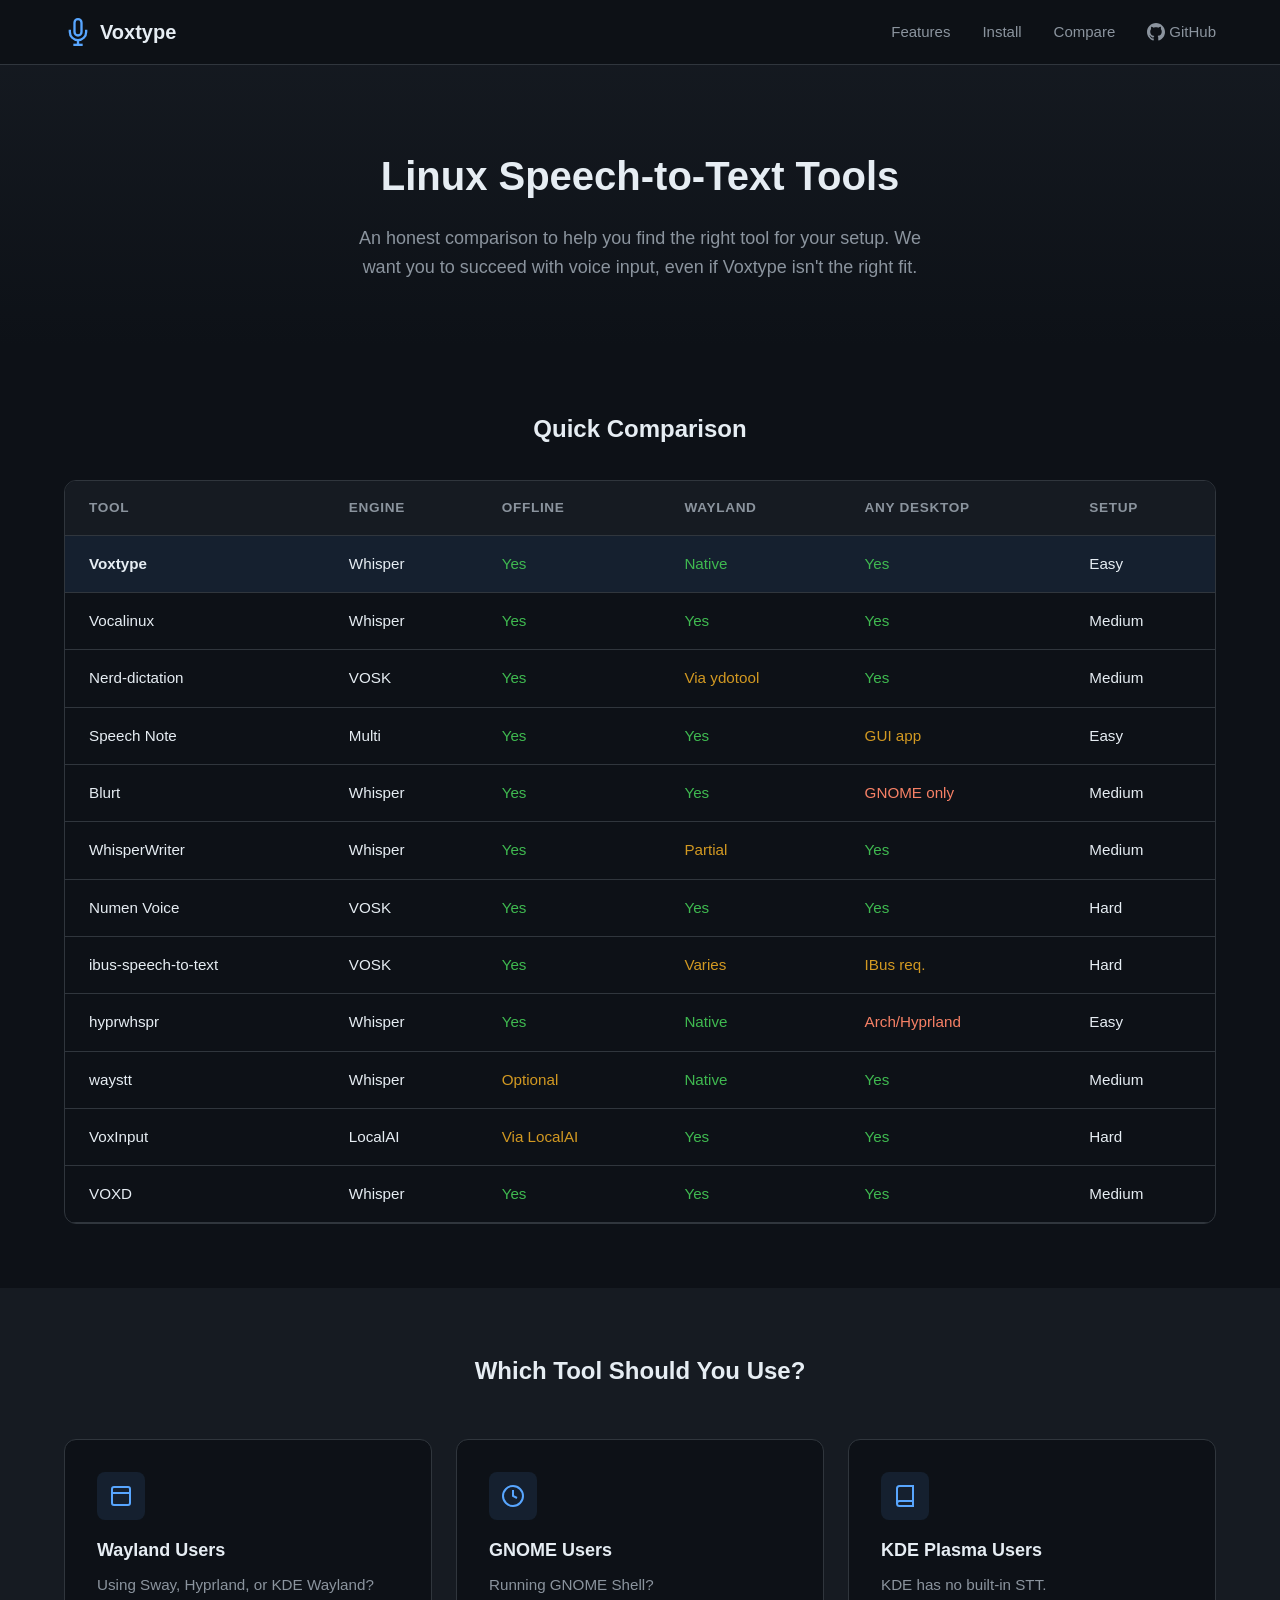
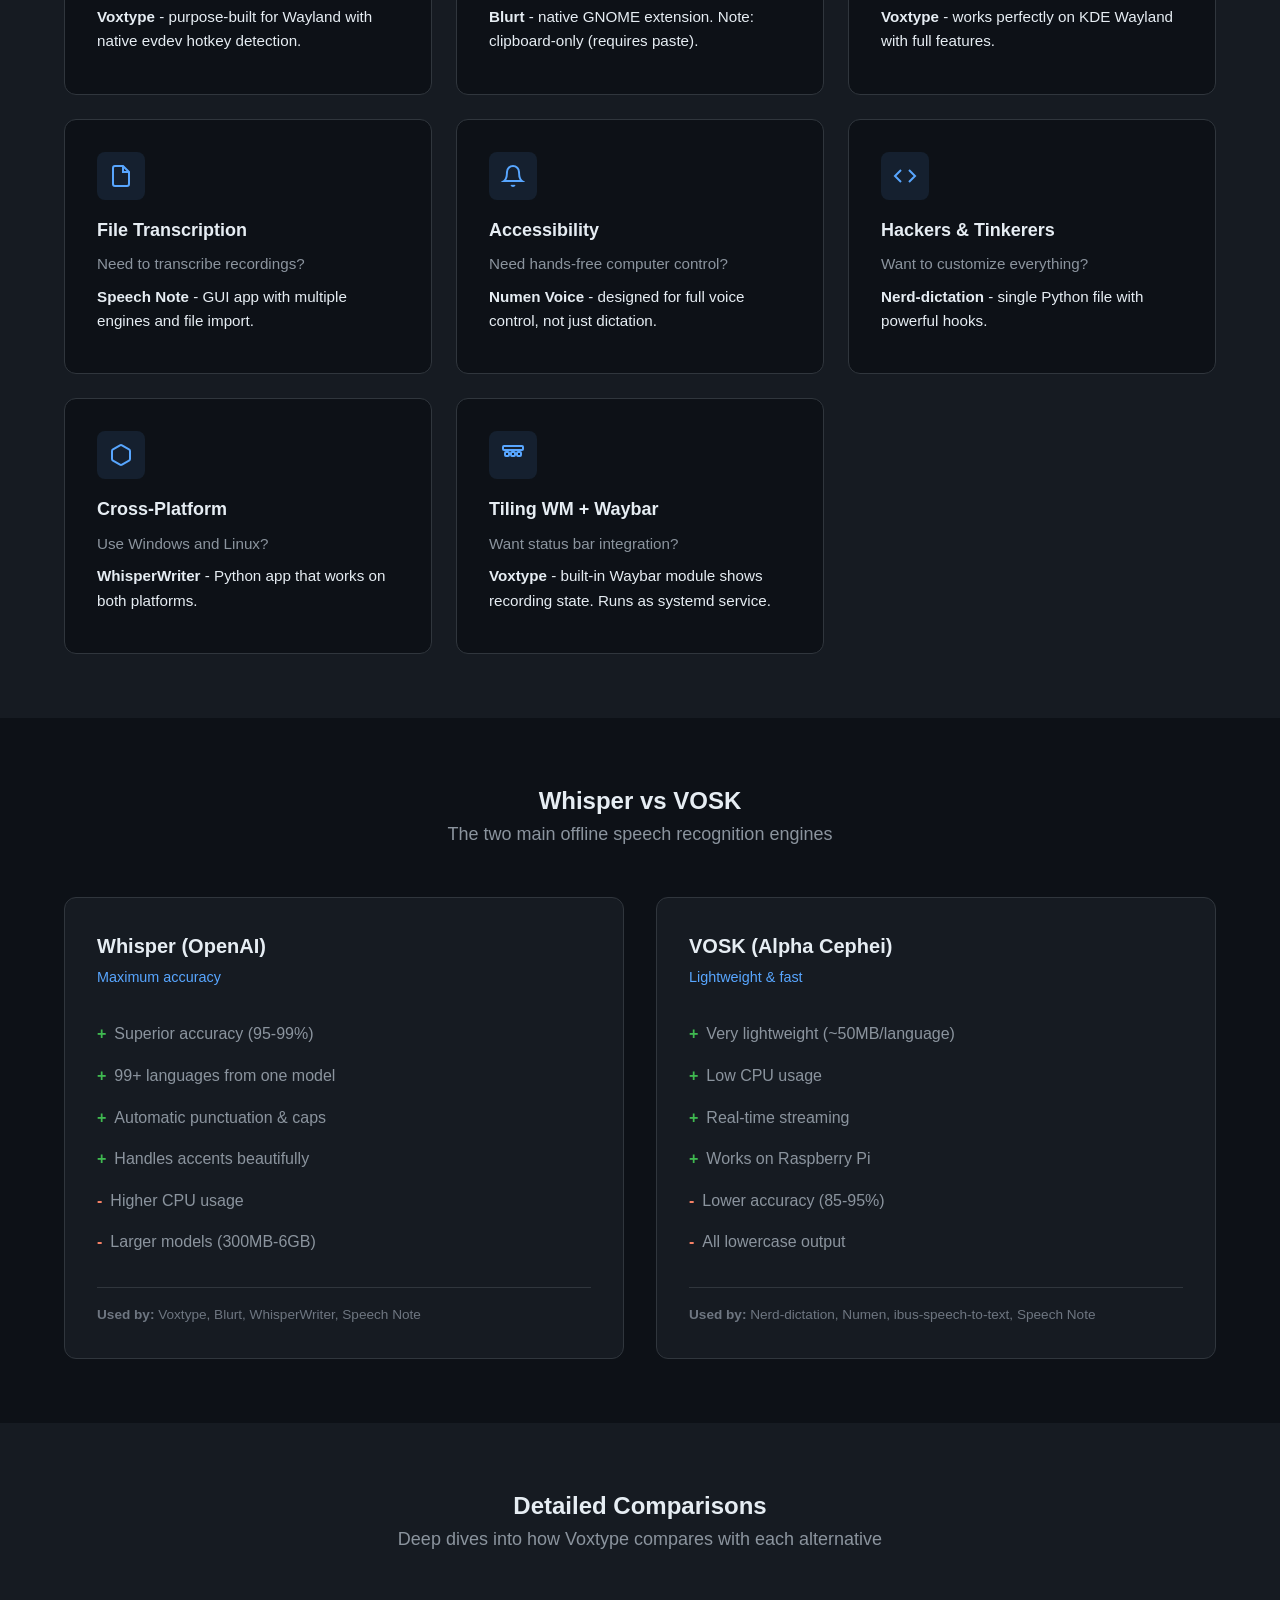
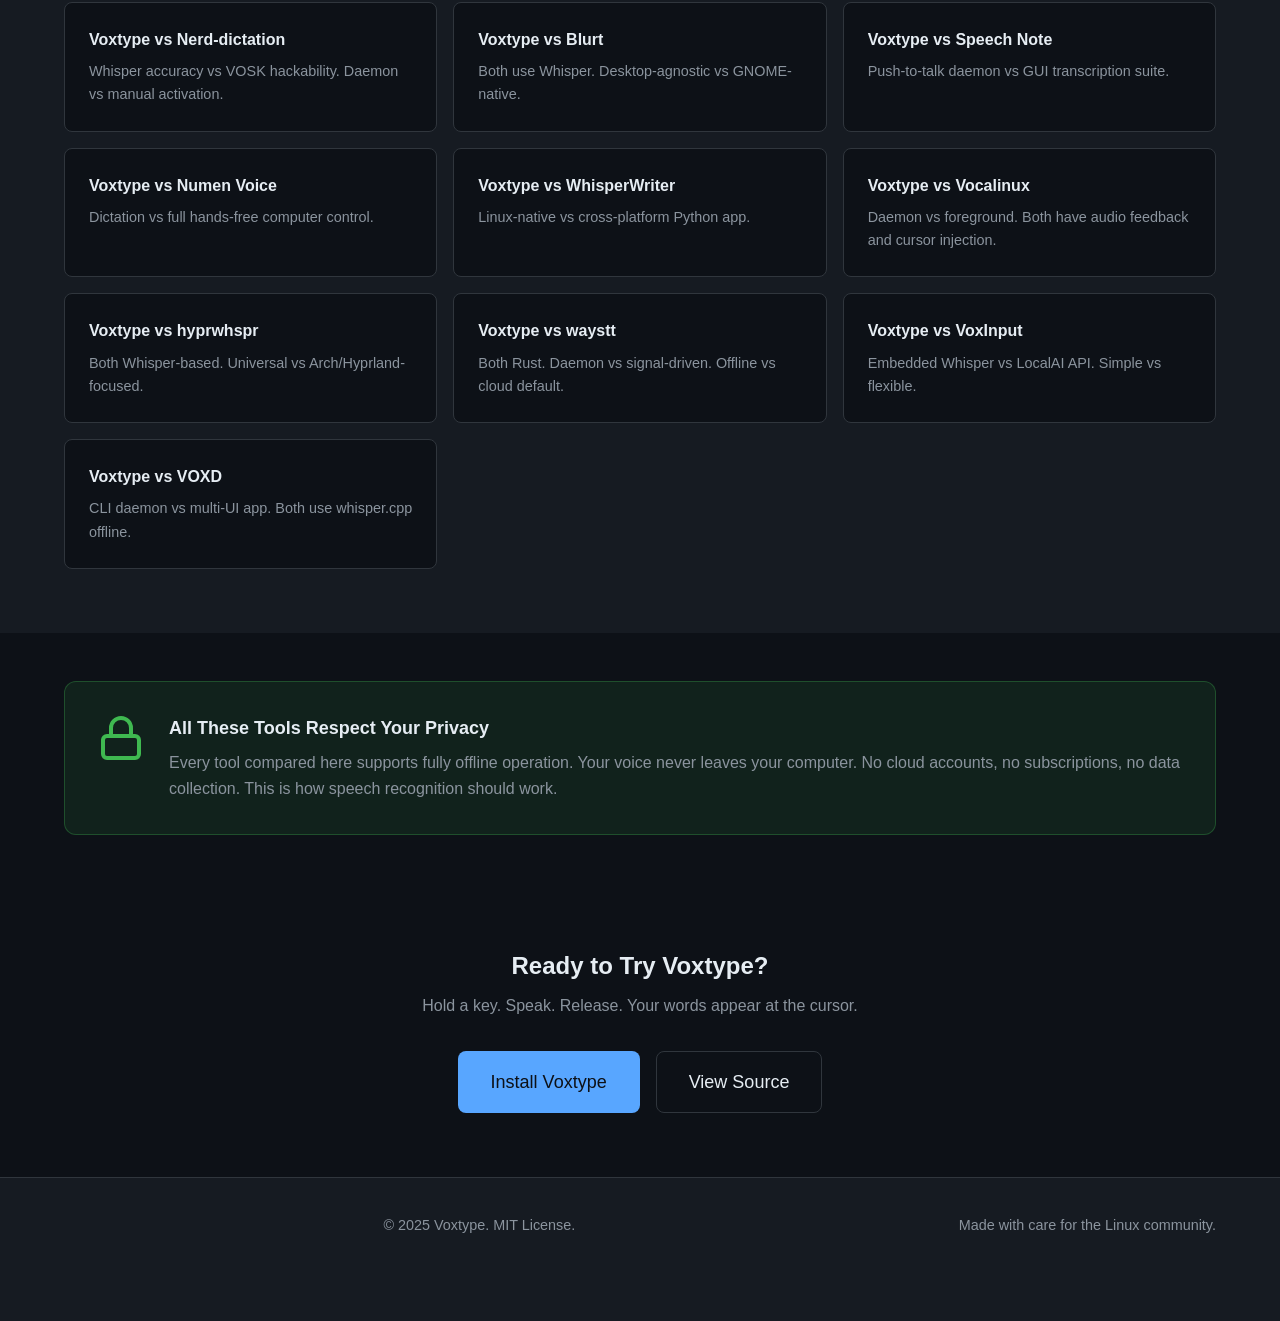
==== commit f45787d1: "Add comparison pages and improve discoverability - Add comparison pages for hyprwhspr, waystt, VoxIn" ====
--- a/website/compare/index.html
+++ b/website/compare/index.html
@@ -3,9 +3,9 @@
 <head>
     <meta charset="UTF-8">
     <meta name="viewport" content="width=device-width, initial-scale=1.0">
-    <meta name="description" content="Compare Voxtype with other Linux speech-to-text tools. Find the best voice dictation solution for your setup.">
-    <meta name="keywords" content="linux speech to text comparison, voxtype alternatives, whisper vs vosk, wayland voice dictation">
-    <title>Linux Speech-to-Text Comparison | Voxtype</title>
+    <meta name="description" content="Looking for a nerd-dictation alternative for Wayland? Compare Voxtype with nerd-dictation, Speech Note, Blurt, and other Linux speech-to-text tools. Honest feature comparison.">
+    <meta name="keywords" content="nerd-dictation alternative, speech to text linux wayland, wayland voice dictation, whisper linux, offline speech recognition linux, hyprland voice typing, sway dictation">
+    <title>Nerd-Dictation Alternative for Wayland | Linux Speech-to-Text Comparison</title>
     <link rel="stylesheet" href="../css/style.css">
     <link rel="stylesheet" href="../css/compare.css">
     <link rel="icon" type="image/svg+xml" href="../images/favicon.svg">
@@ -129,6 +129,38 @@
                             <td><span class="partial">IBus req.</span></td>
                             <td>Hard</td>
                         </tr>
+                        <tr>
+                            <td>hyprwhspr</td>
+                            <td>Whisper</td>
+                            <td><span class="check">Yes</span></td>
+                            <td><span class="check">Native</span></td>
+                            <td><span class="no">Arch/Hyprland</span></td>
+                            <td>Easy</td>
+                        </tr>
+                        <tr>
+                            <td>waystt</td>
+                            <td>Whisper</td>
+                            <td><span class="partial">Optional</span></td>
+                            <td><span class="check">Native</span></td>
+                            <td><span class="check">Yes</span></td>
+                            <td>Medium</td>
+                        </tr>
+                        <tr>
+                            <td>VoxInput</td>
+                            <td>LocalAI</td>
+                            <td><span class="partial">Via LocalAI</span></td>
+                            <td><span class="check">Yes</span></td>
+                            <td><span class="check">Yes</span></td>
+                            <td>Hard</td>
+                        </tr>
+                        <tr>
+                            <td>VOXD</td>
+                            <td>Whisper</td>
+                            <td><span class="check">Yes</span></td>
+                            <td><span class="check">Yes</span></td>
+                            <td><span class="check">Yes</span></td>
+                            <td>Medium</td>
+                        </tr>
                     </tbody>
                 </table>
             </div>
@@ -215,6 +247,19 @@
                     <h3>Cross-Platform</h3>
                     <p>Use Windows and Linux?</p>
                     <p class="rec-answer"><strong>WhisperWriter</strong> - Python app that works on both platforms.</p>
+                </div>
+                <div class="rec-card">
+                    <div class="rec-icon">
+                        <svg viewBox="0 0 24 24" fill="none" stroke="currentColor" stroke-width="2">
+                            <rect x="2" y="3" width="20" height="4" rx="1"/>
+                            <rect x="4" y="9" width="4" height="4" rx="1"/>
+                            <rect x="10" y="9" width="4" height="4" rx="1"/>
+                            <rect x="16" y="9" width="4" height="4" rx="1"/>
+                        </svg>
+                    </div>
+                    <h3>Tiling WM + Waybar</h3>
+                    <p>Want status bar integration?</p>
+                    <p class="rec-answer"><strong>Voxtype</strong> - built-in Waybar module shows recording state. Runs as systemd service.</p>
                 </div>
             </div>
         </div>
@@ -292,6 +337,26 @@
                     <p>Daemon vs foreground. Both have audio feedback and cursor injection.</p>
                     <span class="link-arrow">&rarr;</span>
                 </a>
+                <a href="hyprwhspr.html" class="compare-link-card">
+                    <h3>Voxtype vs hyprwhspr</h3>
+                    <p>Both Whisper-based. Universal vs Arch/Hyprland-focused.</p>
+                    <span class="link-arrow">&rarr;</span>
+                </a>
+                <a href="waystt.html" class="compare-link-card">
+                    <h3>Voxtype vs waystt</h3>
+                    <p>Both Rust. Daemon vs signal-driven. Offline vs cloud default.</p>
+                    <span class="link-arrow">&rarr;</span>
+                </a>
+                <a href="voxinput.html" class="compare-link-card">
+                    <h3>Voxtype vs VoxInput</h3>
+                    <p>Embedded Whisper vs LocalAI API. Simple vs flexible.</p>
+                    <span class="link-arrow">&rarr;</span>
+                </a>
+                <a href="voxd.html" class="compare-link-card">
+                    <h3>Voxtype vs VOXD</h3>
+                    <p>CLI daemon vs multi-UI app. Both use whisper.cpp offline.</p>
+                    <span class="link-arrow">&rarr;</span>
+                </a>
             </div>
         </div>
     </section>
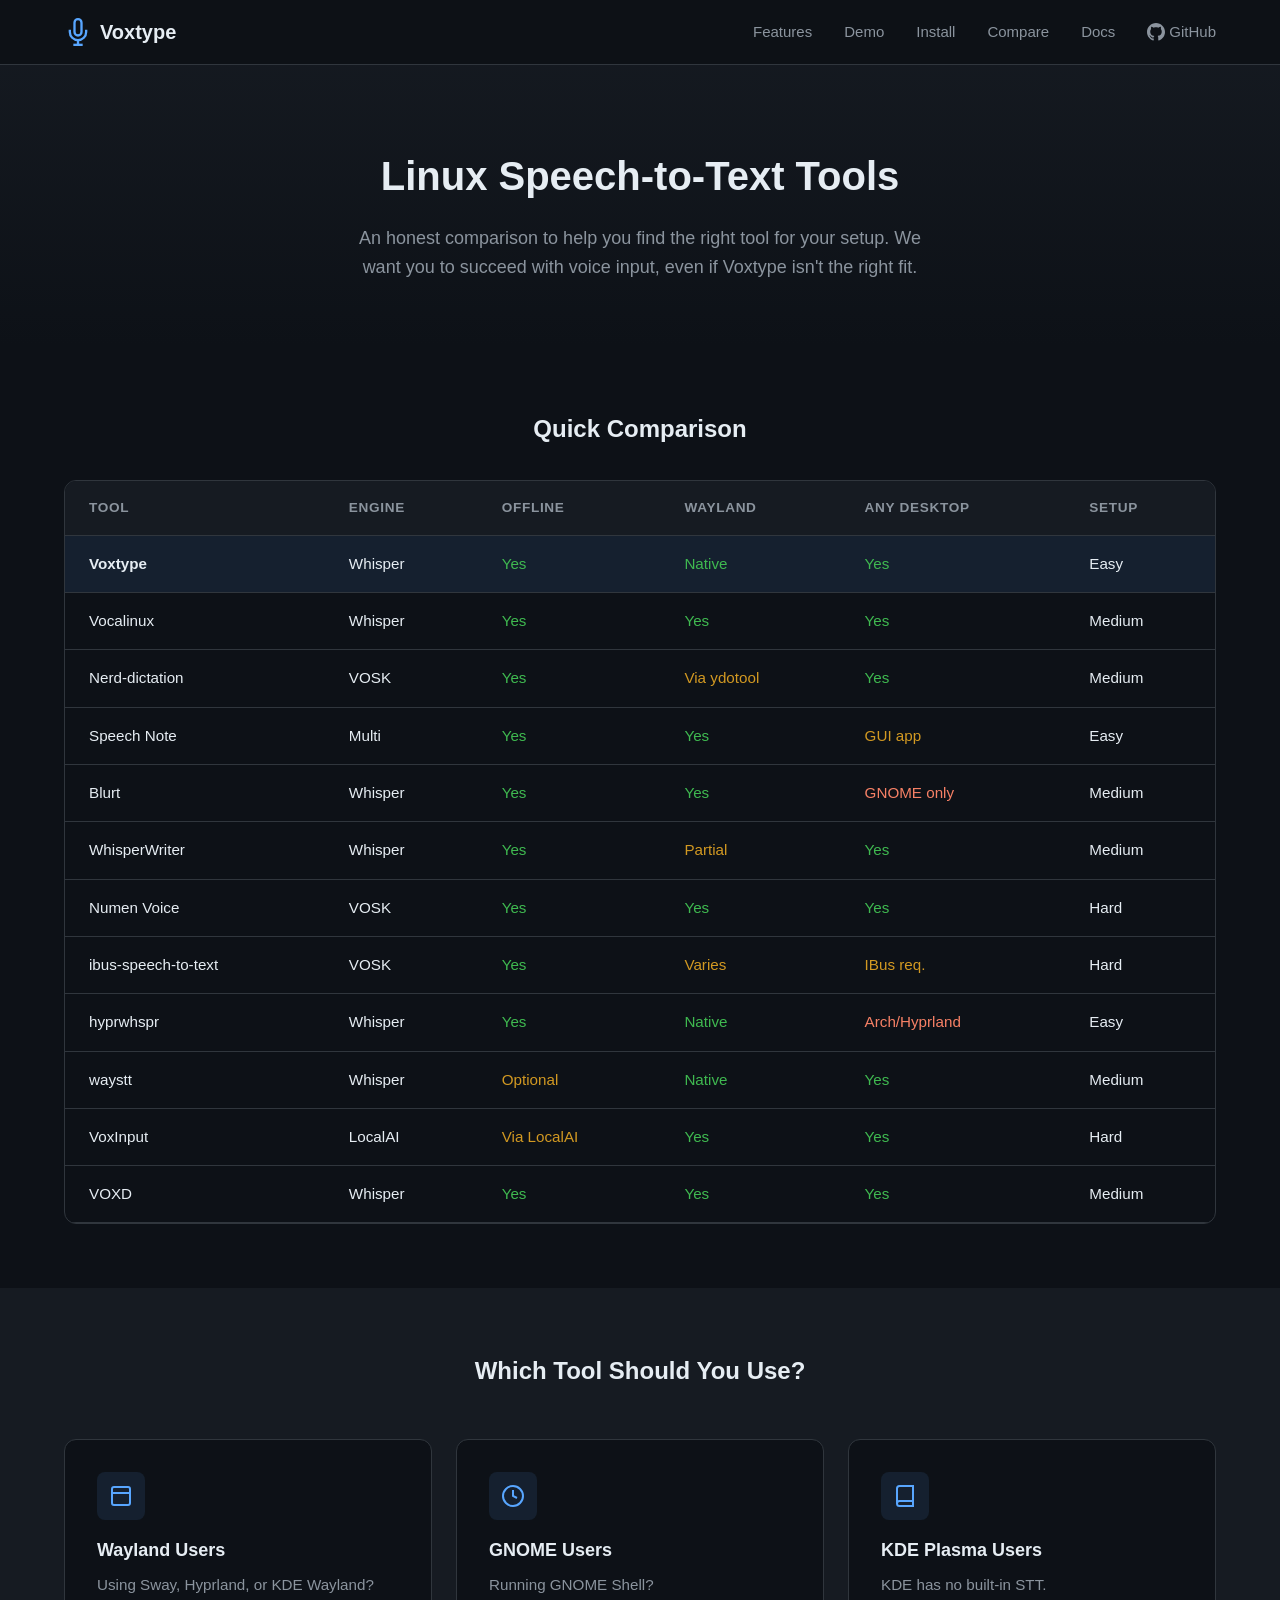
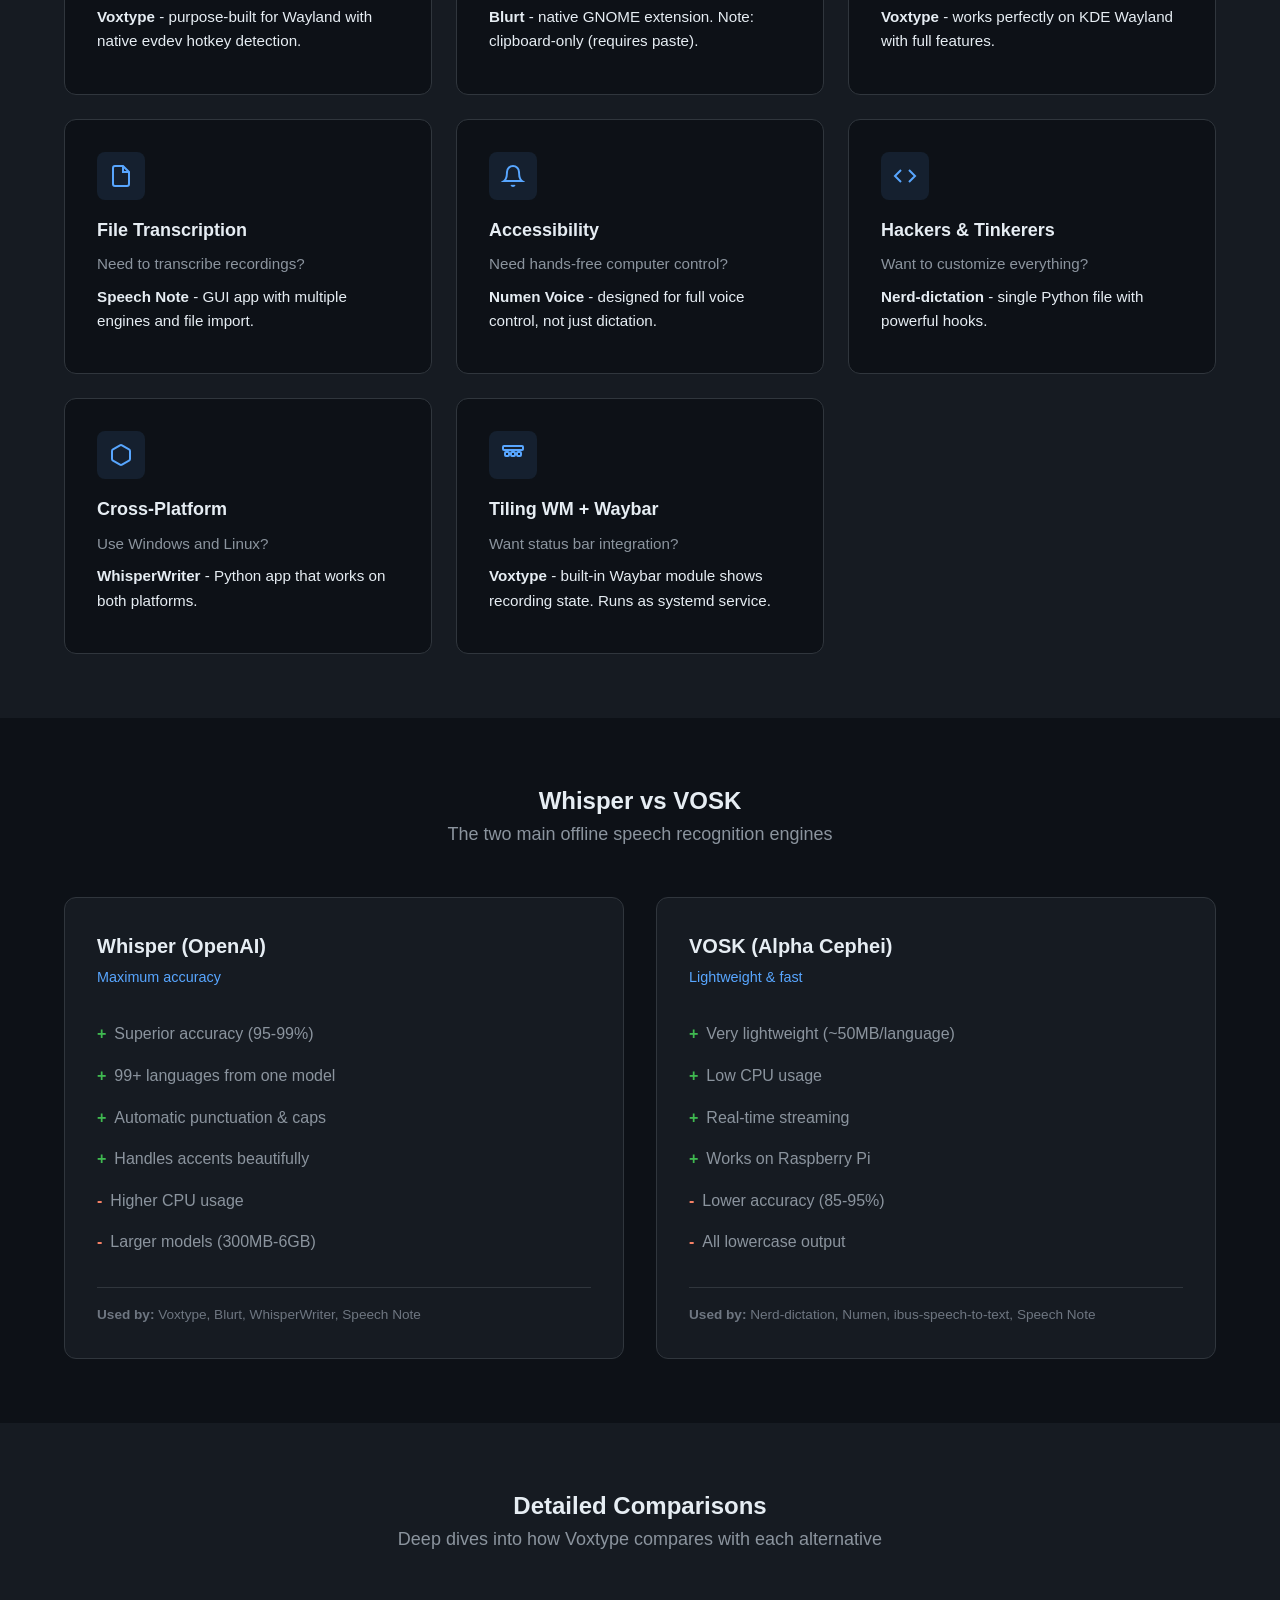
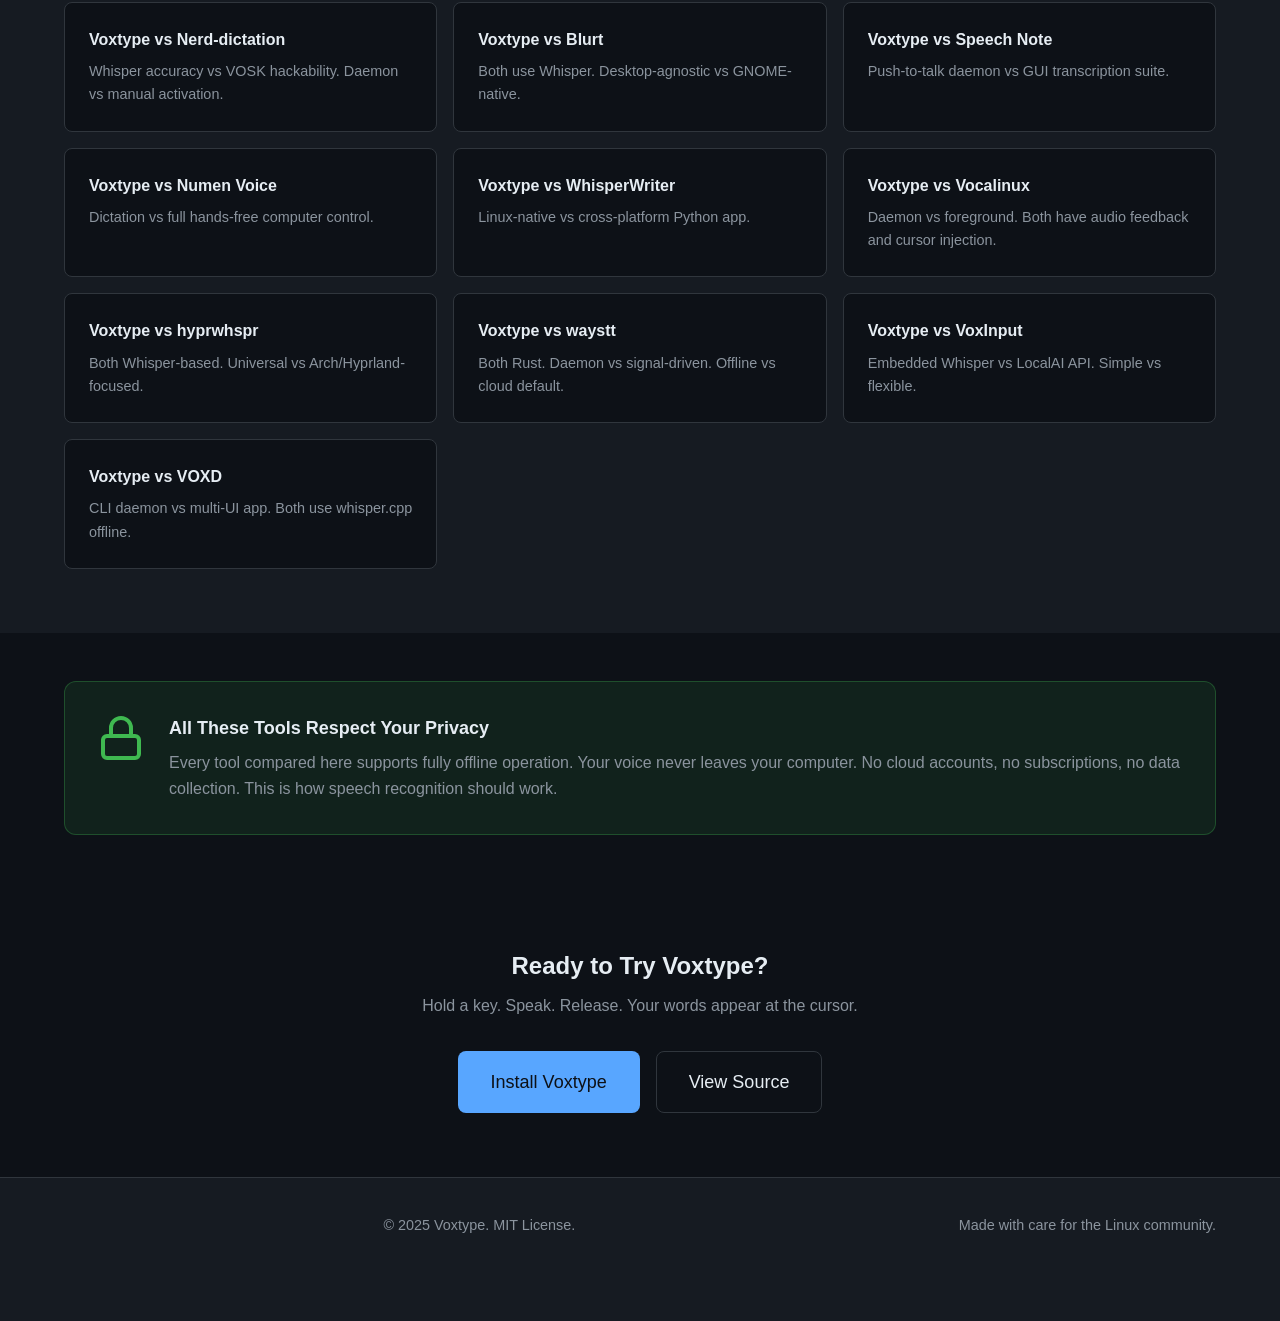
==== commit 6a3c0806: "Update compare page navigation to match main site Added Demo and Docs links to all compare pages.  🤖" ====
--- a/website/compare/index.html
+++ b/website/compare/index.html
@@ -25,8 +25,10 @@
             </a>
             <div class="nav-links">
                 <a href="../#features">Features</a>
+                <a href="../#demo">Demo</a>
                 <a href="../#install">Install</a>
                 <a href="./" class="active">Compare</a>
+                <a href="https://github.com/peteonrails/voxtype/tree/main/docs">Docs</a>
                 <a href="https://github.com/peteonrails/voxtype" class="nav-github">
                     <svg viewBox="0 0 24 24" fill="currentColor">
                         <path d="M12 0c-6.626 0-12 5.373-12 12 0 5.302 3.438 9.8 8.207 11.387.599.111.793-.261.793-.577v-2.234c-3.338.726-4.033-1.416-4.033-1.416-.546-1.387-1.333-1.756-1.333-1.756-1.089-.745.083-.729.083-.729 1.205.084 1.839 1.237 1.839 1.237 1.07 1.834 2.807 1.304 3.492.997.107-.775.418-1.305.762-1.604-2.665-.305-5.467-1.334-5.467-5.931 0-1.311.469-2.381 1.236-3.221-.124-.303-.535-1.524.117-3.176 0 0 1.008-.322 3.301 1.23.957-.266 1.983-.399 3.003-.404 1.02.005 2.047.138 3.006.404 2.291-1.552 3.297-1.23 3.297-1.23.653 1.653.242 2.874.118 3.176.77.84 1.235 1.911 1.235 3.221 0 4.609-2.807 5.624-5.479 5.921.43.372.823 1.102.823 2.222v3.293c0 .319.192.694.801.576 4.765-1.589 8.199-6.086 8.199-11.386 0-6.627-5.373-12-12-12z"/>
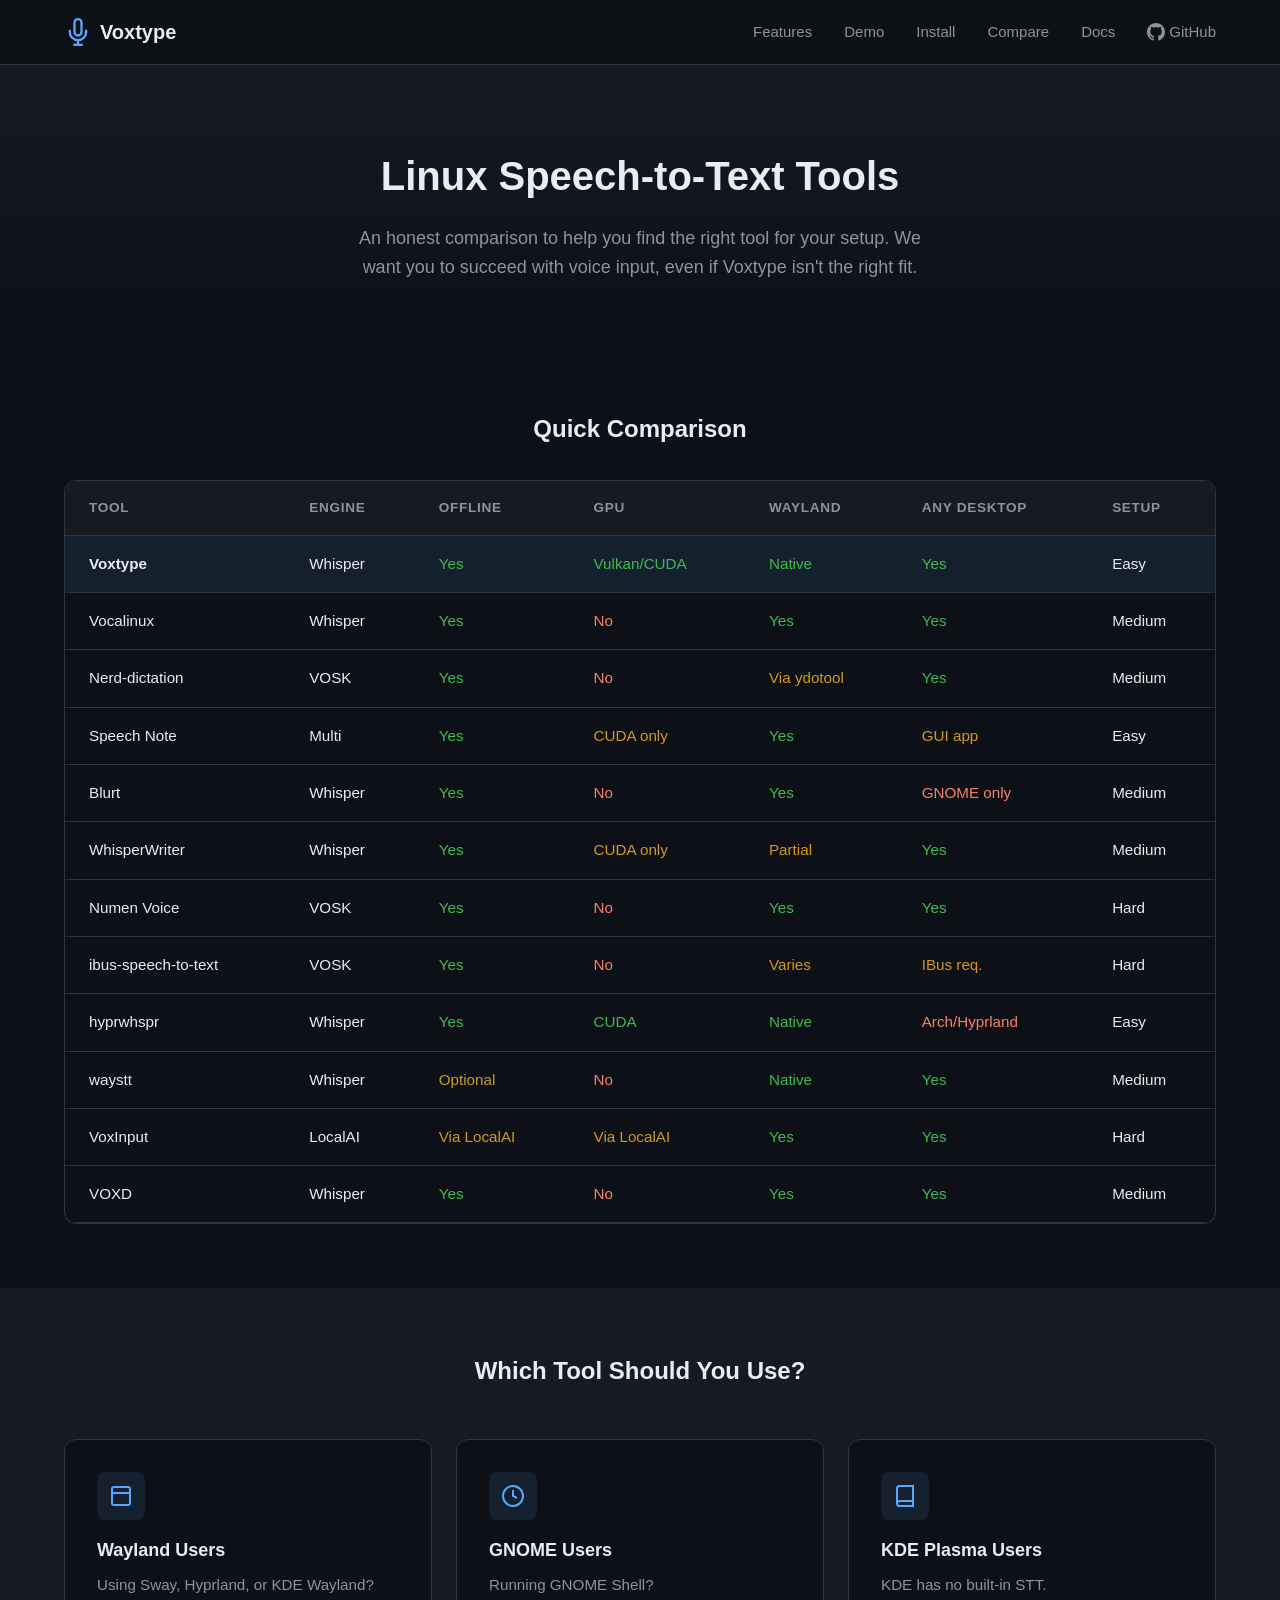
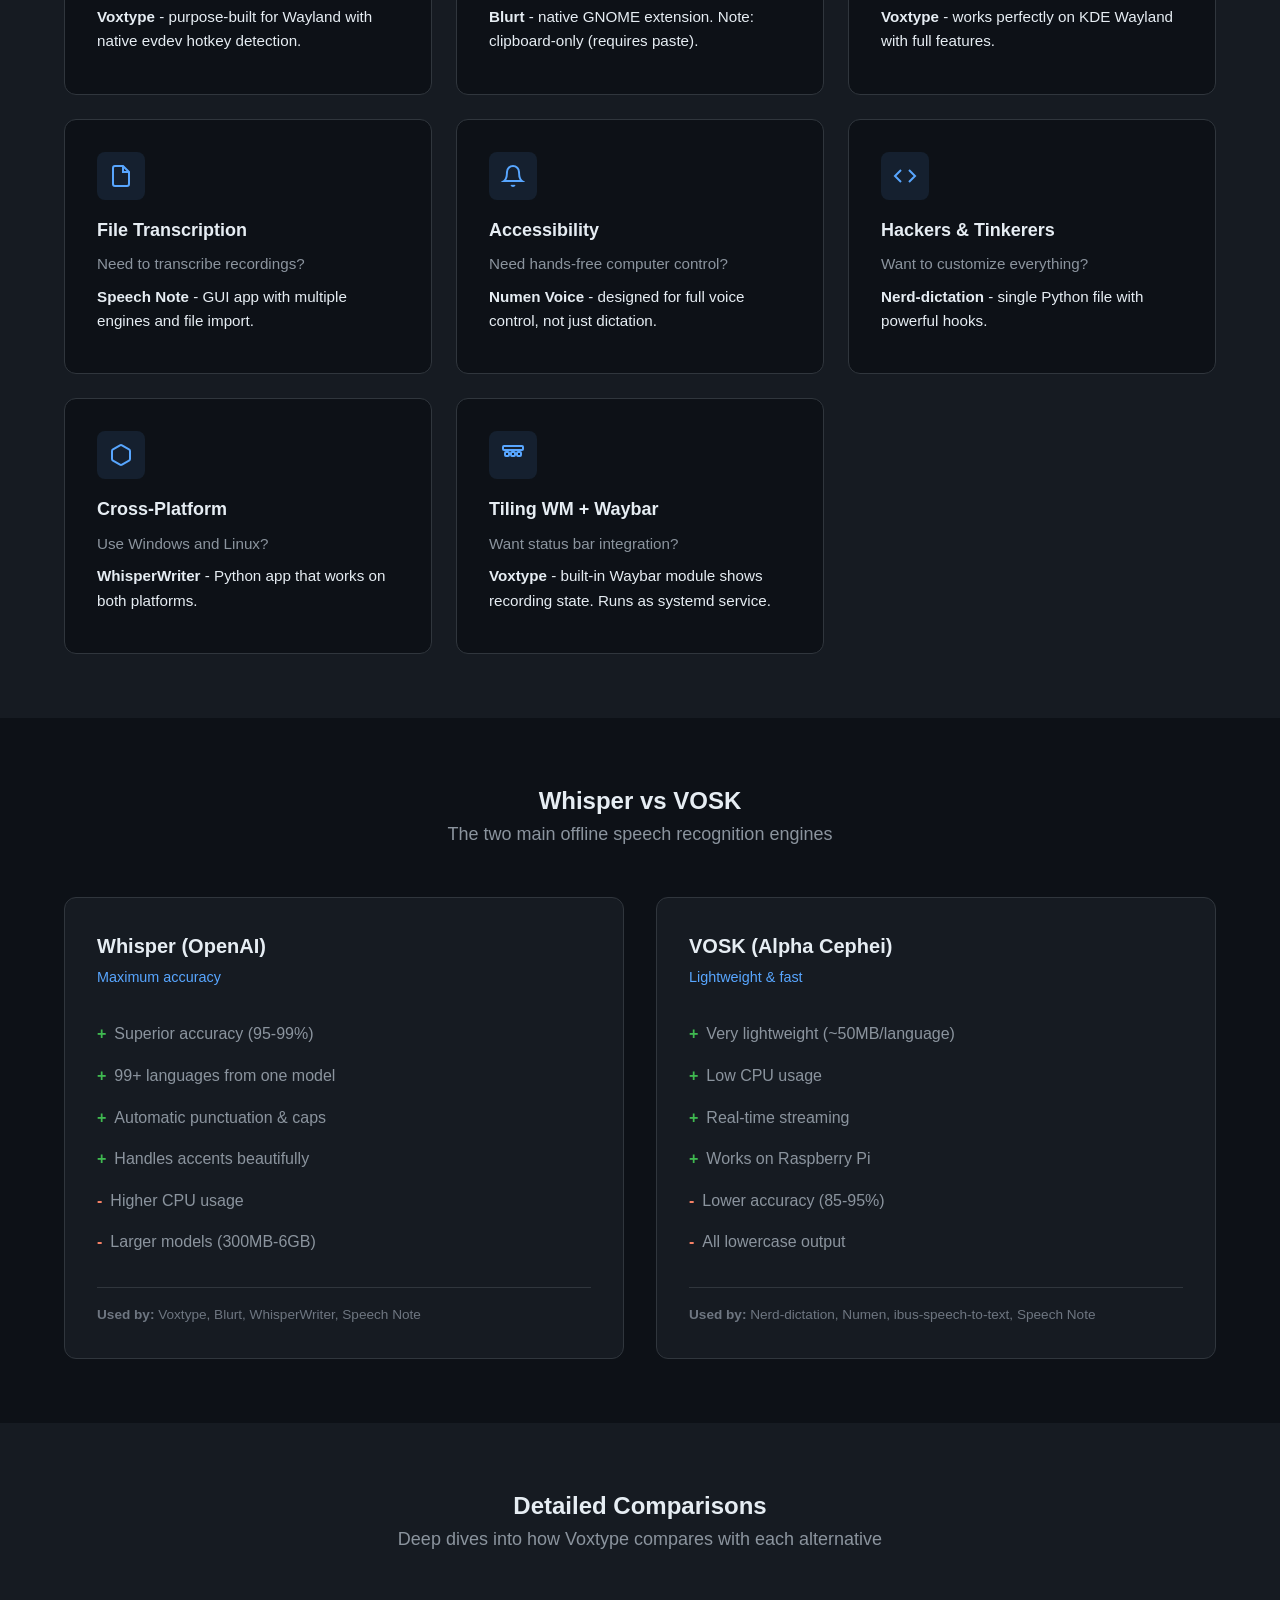
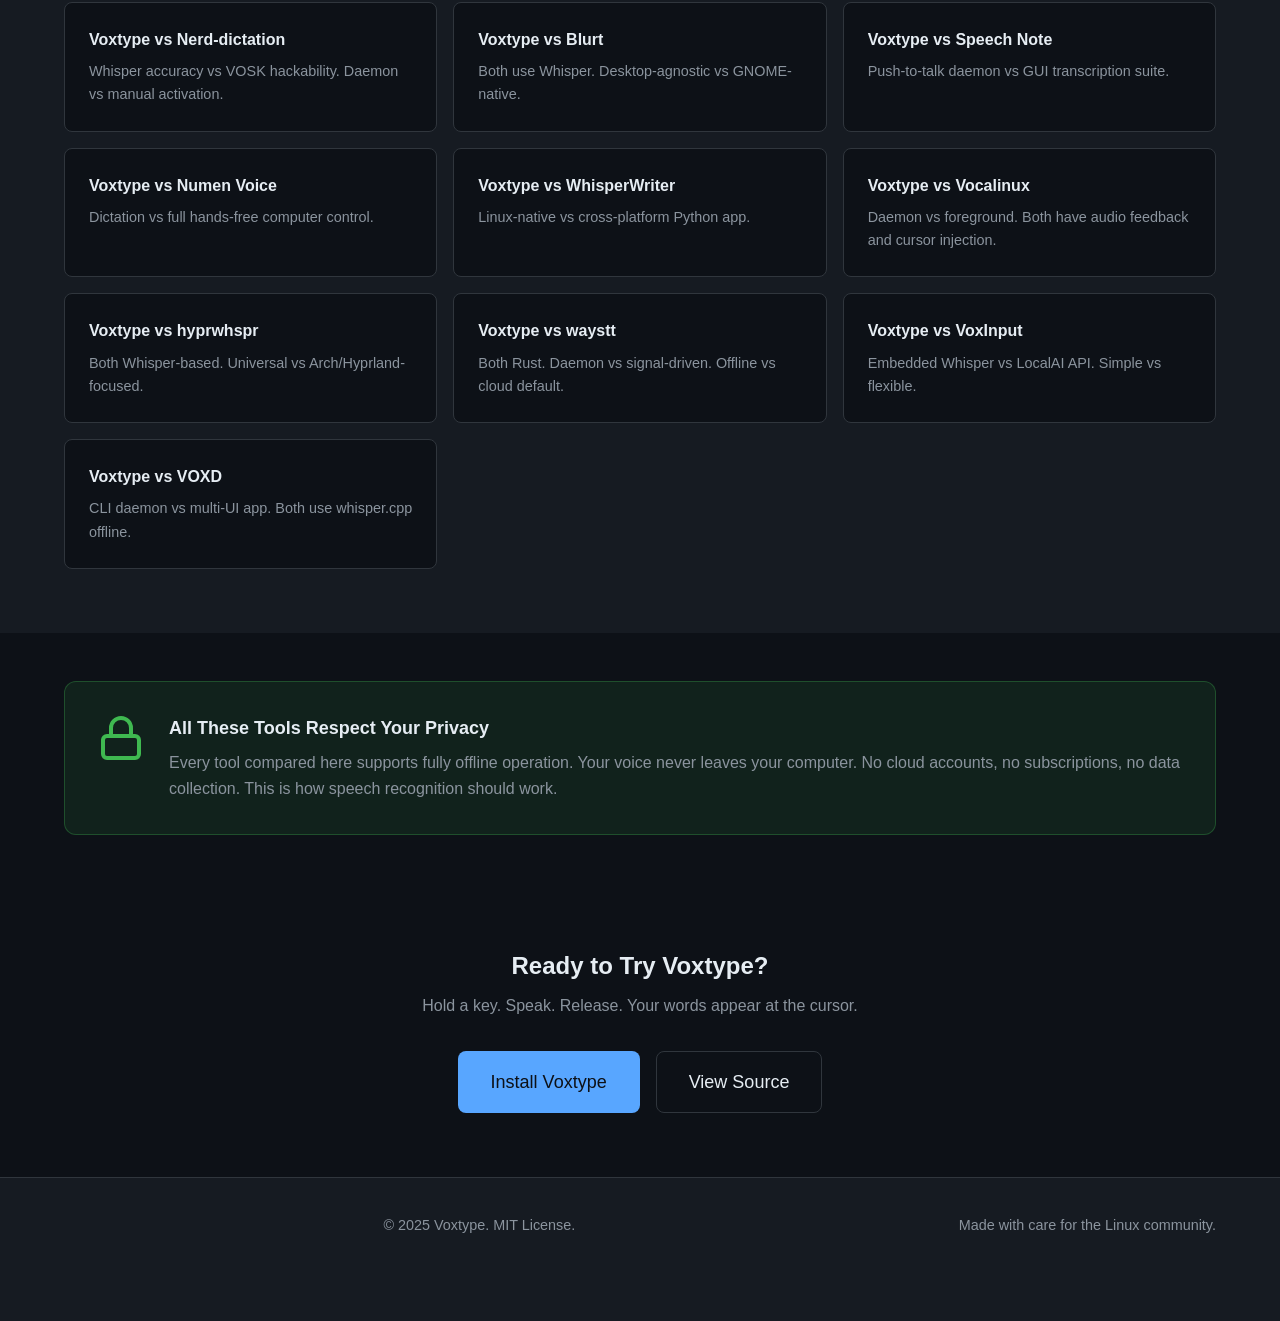
==== commit 11a8cad1: "Add GPU column to comparison matrix and update feature tables - Add GPU acceleration column to main " ====
--- a/website/compare/index.html
+++ b/website/compare/index.html
@@ -61,6 +61,7 @@
                             <th>Tool</th>
                             <th>Engine</th>
                             <th>Offline</th>
+                            <th>GPU</th>
                             <th>Wayland</th>
                             <th>Any Desktop</th>
                             <th>Setup</th>
@@ -71,6 +72,7 @@
                             <td><strong>Voxtype</strong></td>
                             <td>Whisper</td>
                             <td><span class="check">Yes</span></td>
+                            <td><span class="check">Vulkan/CUDA</span></td>
                             <td><span class="check">Native</span></td>
                             <td><span class="check">Yes</span></td>
                             <td>Easy</td>
@@ -79,6 +81,7 @@
                             <td>Vocalinux</td>
                             <td>Whisper</td>
                             <td><span class="check">Yes</span></td>
+                            <td><span class="no">No</span></td>
                             <td><span class="check">Yes</span></td>
                             <td><span class="check">Yes</span></td>
                             <td>Medium</td>
@@ -87,6 +90,7 @@
                             <td>Nerd-dictation</td>
                             <td>VOSK</td>
                             <td><span class="check">Yes</span></td>
+                            <td><span class="no">No</span></td>
                             <td><span class="partial">Via ydotool</span></td>
                             <td><span class="check">Yes</span></td>
                             <td>Medium</td>
@@ -95,6 +99,7 @@
                             <td>Speech Note</td>
                             <td>Multi</td>
                             <td><span class="check">Yes</span></td>
+                            <td><span class="partial">CUDA only</span></td>
                             <td><span class="check">Yes</span></td>
                             <td><span class="partial">GUI app</span></td>
                             <td>Easy</td>
@@ -103,6 +108,7 @@
                             <td>Blurt</td>
                             <td>Whisper</td>
                             <td><span class="check">Yes</span></td>
+                            <td><span class="no">No</span></td>
                             <td><span class="check">Yes</span></td>
                             <td><span class="no">GNOME only</span></td>
                             <td>Medium</td>
@@ -111,6 +117,7 @@
                             <td>WhisperWriter</td>
                             <td>Whisper</td>
                             <td><span class="check">Yes</span></td>
+                            <td><span class="partial">CUDA only</span></td>
                             <td><span class="partial">Partial</span></td>
                             <td><span class="check">Yes</span></td>
                             <td>Medium</td>
@@ -119,6 +126,7 @@
                             <td>Numen Voice</td>
                             <td>VOSK</td>
                             <td><span class="check">Yes</span></td>
+                            <td><span class="no">No</span></td>
                             <td><span class="check">Yes</span></td>
                             <td><span class="check">Yes</span></td>
                             <td>Hard</td>
@@ -127,6 +135,7 @@
                             <td>ibus-speech-to-text</td>
                             <td>VOSK</td>
                             <td><span class="check">Yes</span></td>
+                            <td><span class="no">No</span></td>
                             <td><span class="partial">Varies</span></td>
                             <td><span class="partial">IBus req.</span></td>
                             <td>Hard</td>
@@ -135,6 +144,7 @@
                             <td>hyprwhspr</td>
                             <td>Whisper</td>
                             <td><span class="check">Yes</span></td>
+                            <td><span class="check">CUDA</span></td>
                             <td><span class="check">Native</span></td>
                             <td><span class="no">Arch/Hyprland</span></td>
                             <td>Easy</td>
@@ -143,6 +153,7 @@
                             <td>waystt</td>
                             <td>Whisper</td>
                             <td><span class="partial">Optional</span></td>
+                            <td><span class="no">No</span></td>
                             <td><span class="check">Native</span></td>
                             <td><span class="check">Yes</span></td>
                             <td>Medium</td>
@@ -151,6 +162,7 @@
                             <td>VoxInput</td>
                             <td>LocalAI</td>
                             <td><span class="partial">Via LocalAI</span></td>
+                            <td><span class="partial">Via LocalAI</span></td>
                             <td><span class="check">Yes</span></td>
                             <td><span class="check">Yes</span></td>
                             <td>Hard</td>
@@ -159,6 +171,7 @@
                             <td>VOXD</td>
                             <td>Whisper</td>
                             <td><span class="check">Yes</span></td>
+                            <td><span class="no">No</span></td>
                             <td><span class="check">Yes</span></td>
                             <td><span class="check">Yes</span></td>
                             <td>Medium</td>
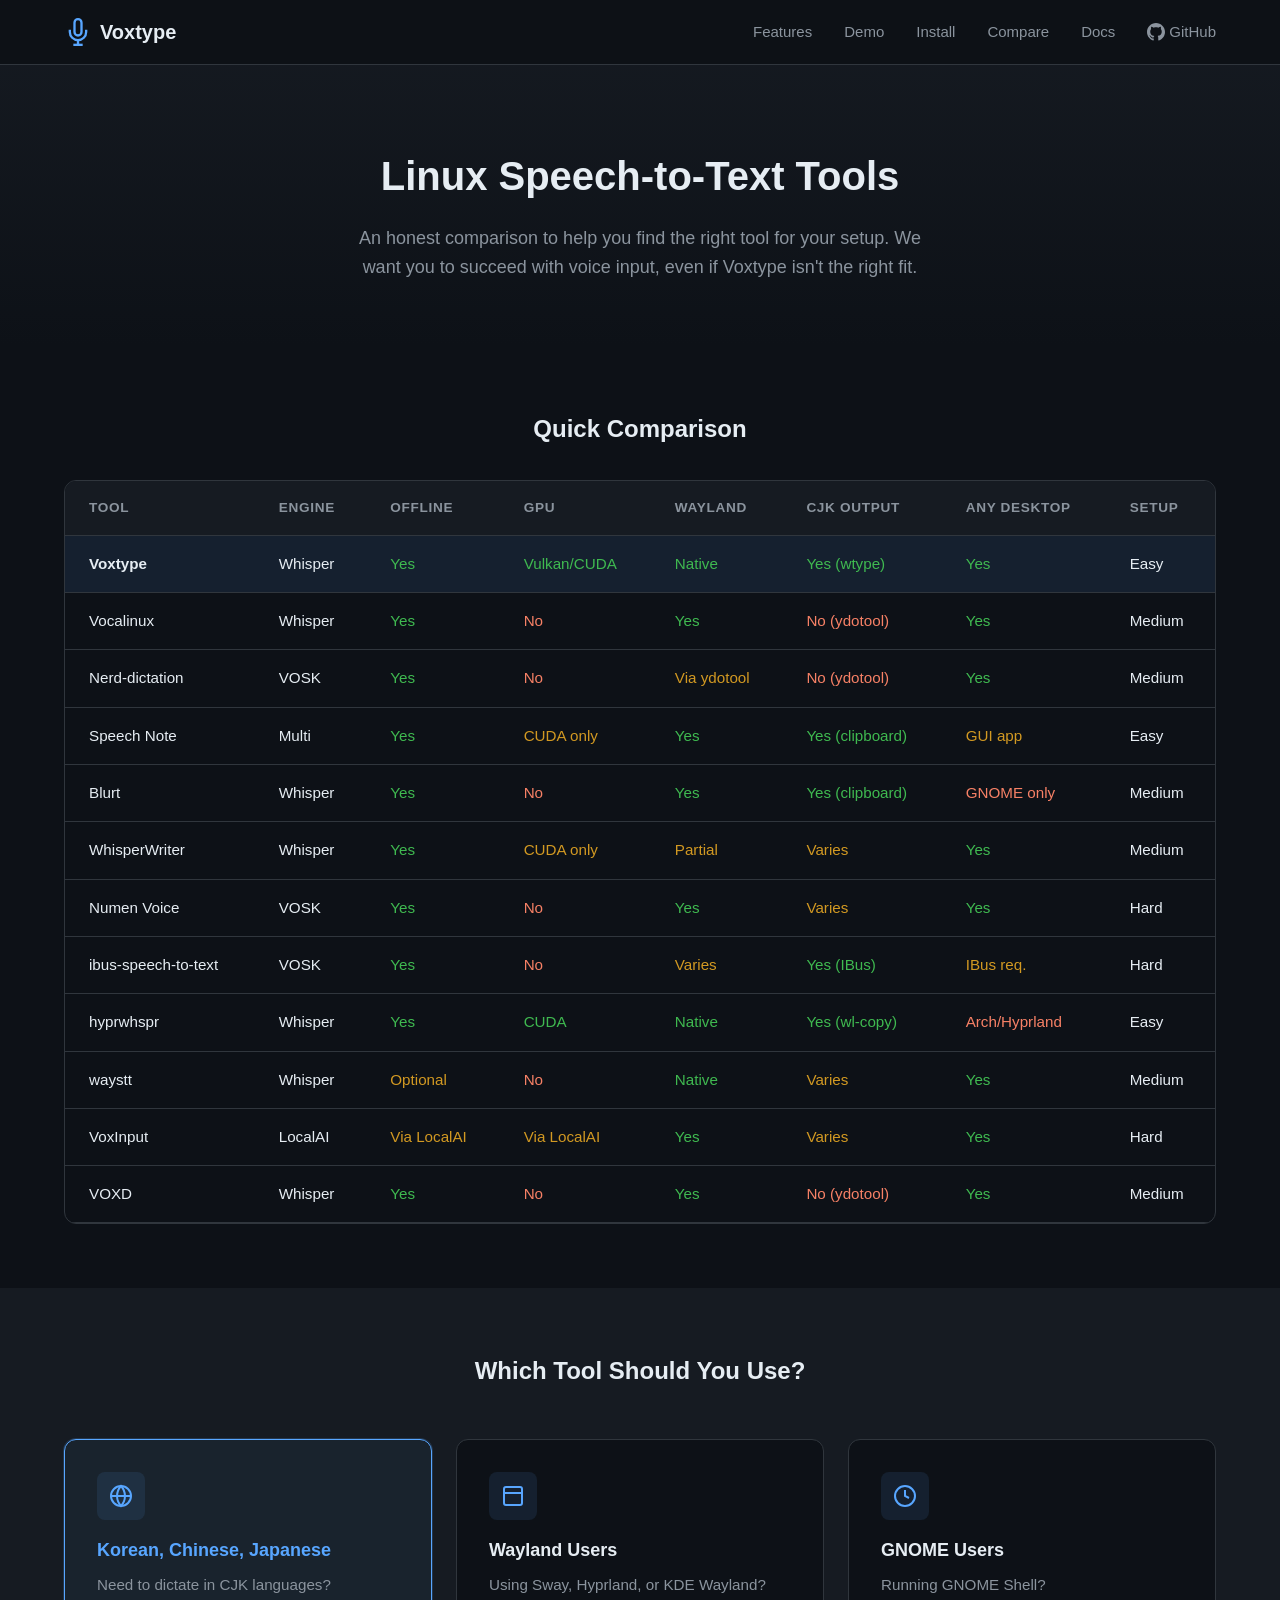
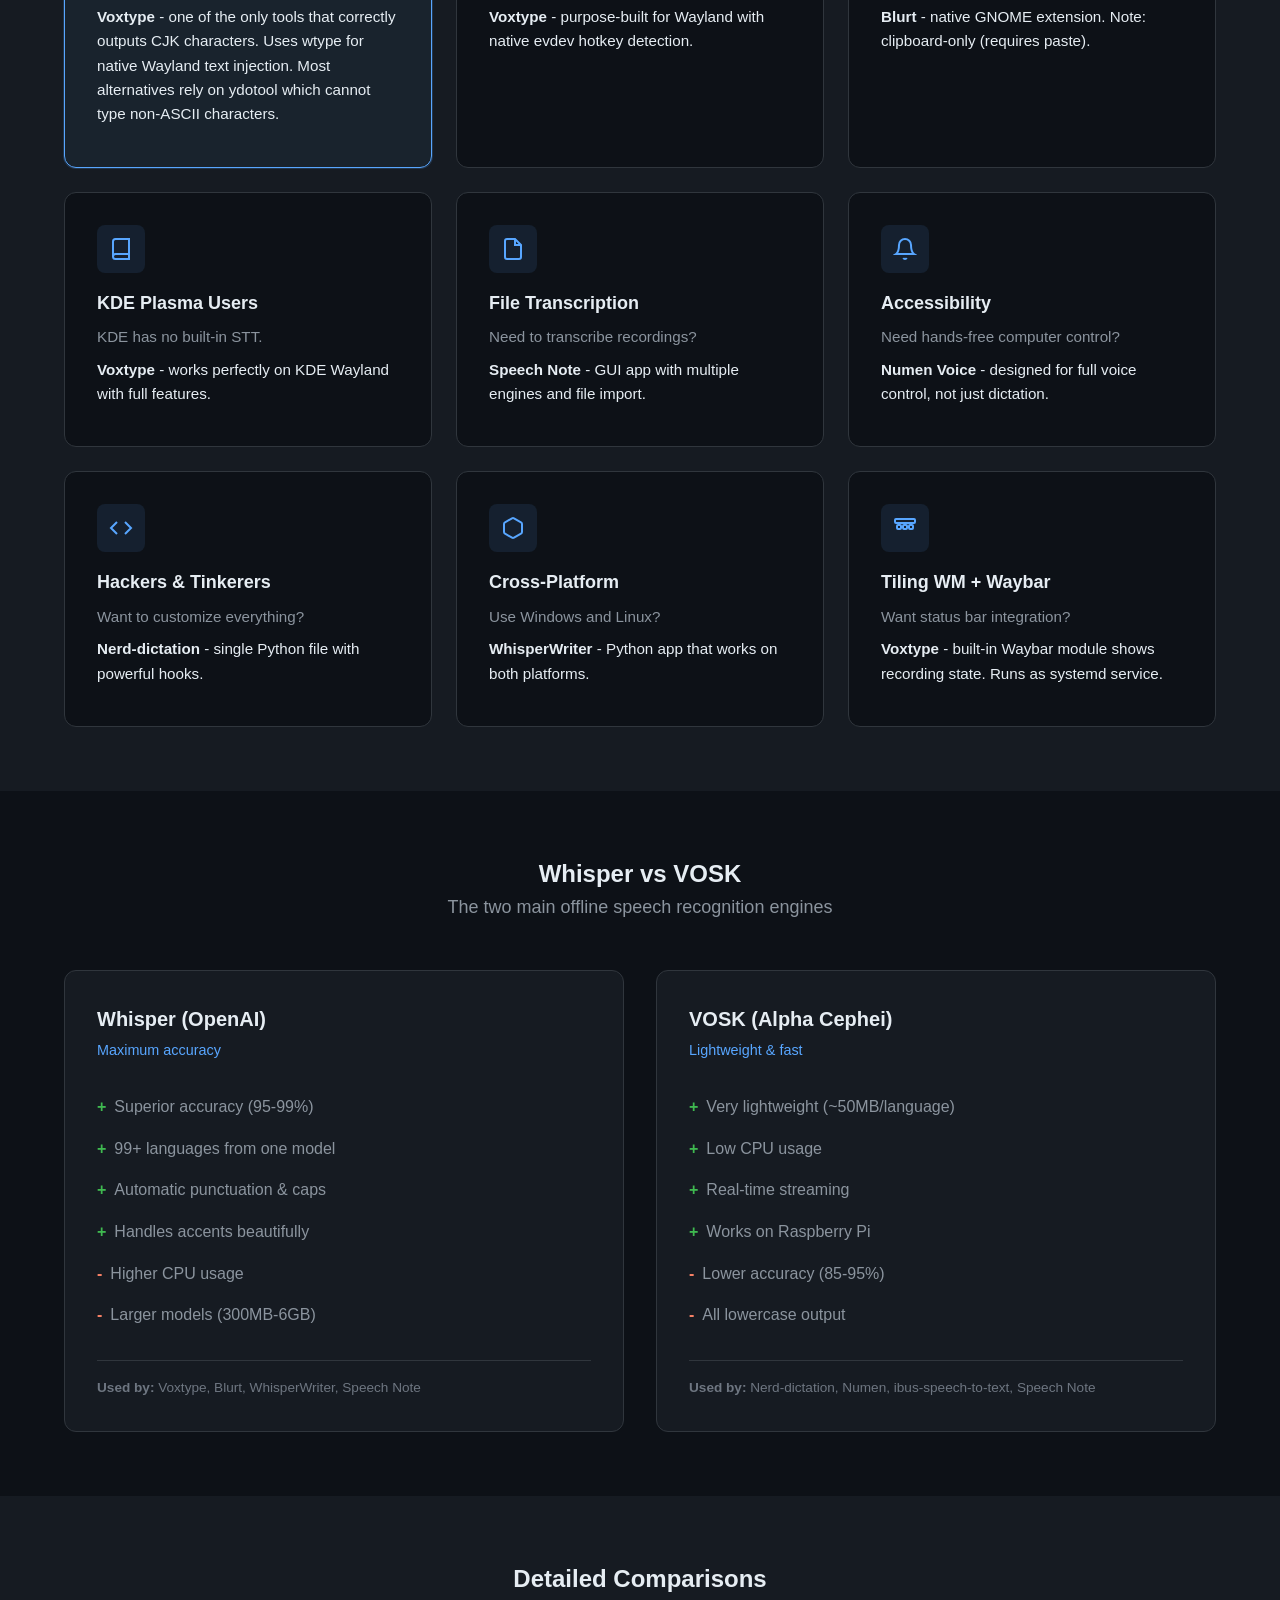
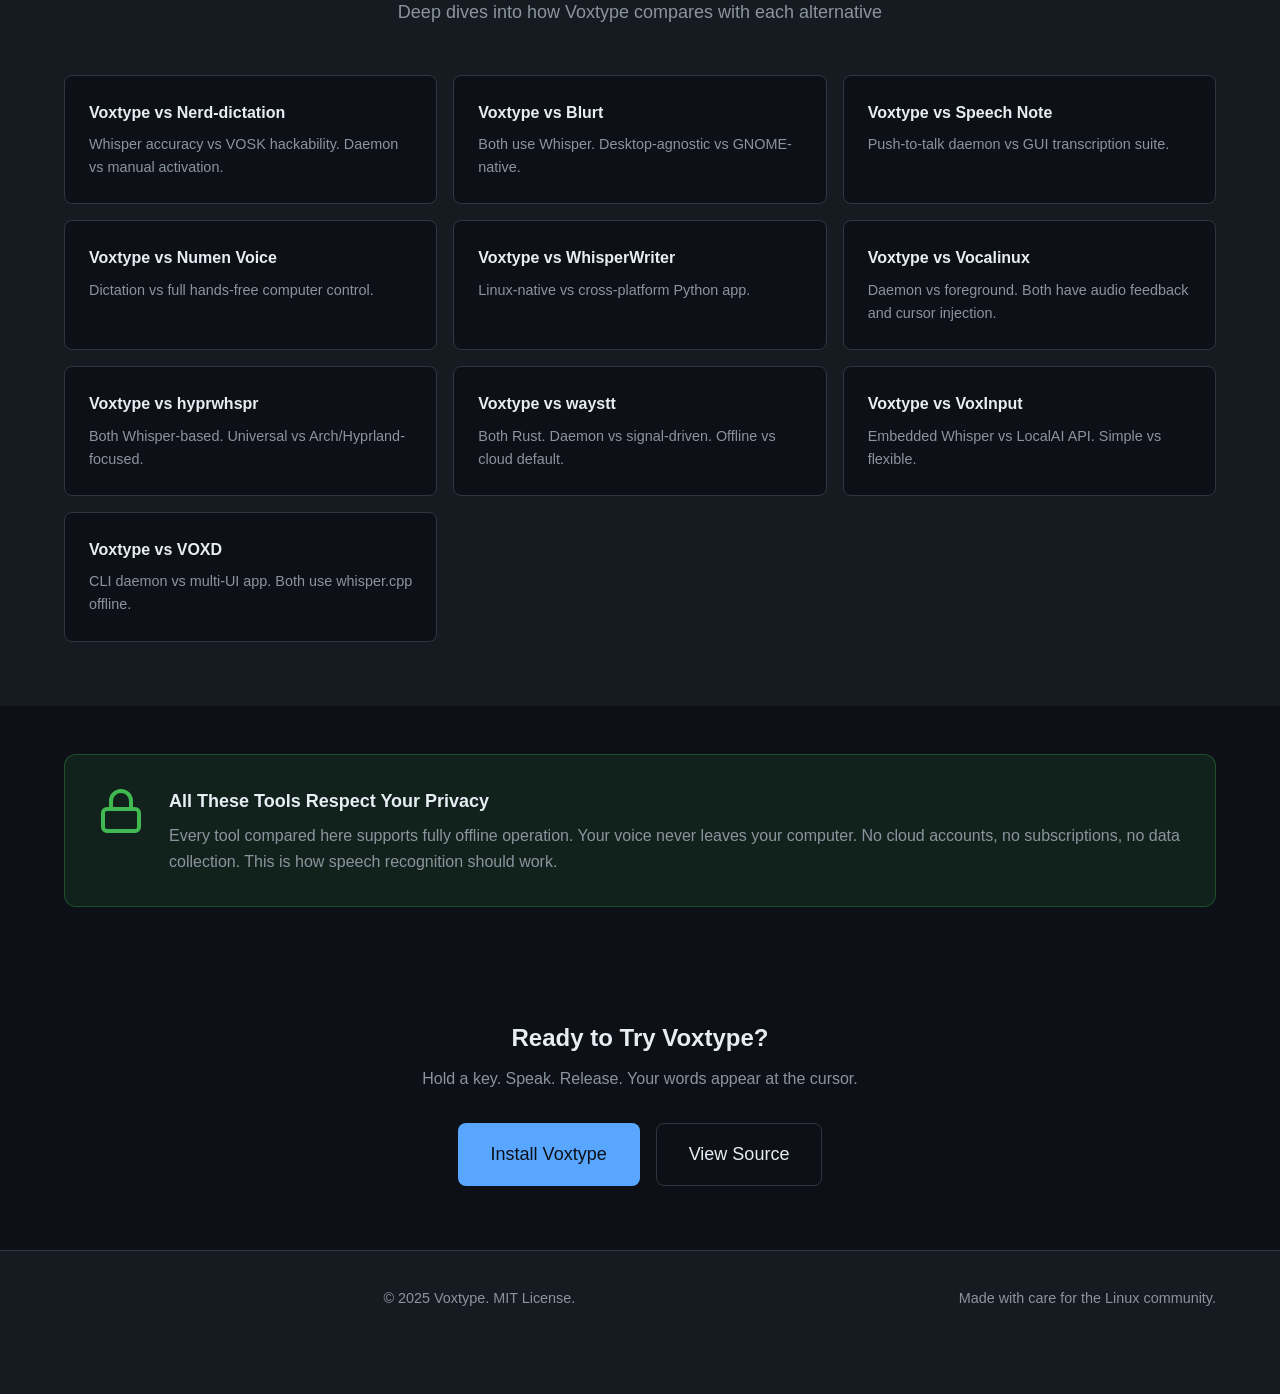
==== commit 8f74f3f2: "Promote CJK support in tool recommendation section - Move Korean/Chinese/Japanese card to top of rec" ====
--- a/website/compare/index.html
+++ b/website/compare/index.html
@@ -63,6 +63,7 @@
                             <th>Offline</th>
                             <th>GPU</th>
                             <th>Wayland</th>
+                            <th>CJK Output</th>
                             <th>Any Desktop</th>
                             <th>Setup</th>
                         </tr>
@@ -74,6 +75,7 @@
                             <td><span class="check">Yes</span></td>
                             <td><span class="check">Vulkan/CUDA</span></td>
                             <td><span class="check">Native</span></td>
+                            <td><span class="check">Yes (wtype)</span></td>
                             <td><span class="check">Yes</span></td>
                             <td>Easy</td>
                         </tr>
@@ -83,6 +85,7 @@
                             <td><span class="check">Yes</span></td>
                             <td><span class="no">No</span></td>
                             <td><span class="check">Yes</span></td>
+                            <td><span class="no">No (ydotool)</span></td>
                             <td><span class="check">Yes</span></td>
                             <td>Medium</td>
                         </tr>
@@ -92,6 +95,7 @@
                             <td><span class="check">Yes</span></td>
                             <td><span class="no">No</span></td>
                             <td><span class="partial">Via ydotool</span></td>
+                            <td><span class="no">No (ydotool)</span></td>
                             <td><span class="check">Yes</span></td>
                             <td>Medium</td>
                         </tr>
@@ -101,6 +105,7 @@
                             <td><span class="check">Yes</span></td>
                             <td><span class="partial">CUDA only</span></td>
                             <td><span class="check">Yes</span></td>
+                            <td><span class="check">Yes (clipboard)</span></td>
                             <td><span class="partial">GUI app</span></td>
                             <td>Easy</td>
                         </tr>
@@ -110,6 +115,7 @@
                             <td><span class="check">Yes</span></td>
                             <td><span class="no">No</span></td>
                             <td><span class="check">Yes</span></td>
+                            <td><span class="check">Yes (clipboard)</span></td>
                             <td><span class="no">GNOME only</span></td>
                             <td>Medium</td>
                         </tr>
@@ -119,6 +125,7 @@
                             <td><span class="check">Yes</span></td>
                             <td><span class="partial">CUDA only</span></td>
                             <td><span class="partial">Partial</span></td>
+                            <td><span class="partial">Varies</span></td>
                             <td><span class="check">Yes</span></td>
                             <td>Medium</td>
                         </tr>
@@ -128,6 +135,7 @@
                             <td><span class="check">Yes</span></td>
                             <td><span class="no">No</span></td>
                             <td><span class="check">Yes</span></td>
+                            <td><span class="partial">Varies</span></td>
                             <td><span class="check">Yes</span></td>
                             <td>Hard</td>
                         </tr>
@@ -137,6 +145,7 @@
                             <td><span class="check">Yes</span></td>
                             <td><span class="no">No</span></td>
                             <td><span class="partial">Varies</span></td>
+                            <td><span class="check">Yes (IBus)</span></td>
                             <td><span class="partial">IBus req.</span></td>
                             <td>Hard</td>
                         </tr>
@@ -146,6 +155,7 @@
                             <td><span class="check">Yes</span></td>
                             <td><span class="check">CUDA</span></td>
                             <td><span class="check">Native</span></td>
+                            <td><span class="check">Yes (wl-copy)</span></td>
                             <td><span class="no">Arch/Hyprland</span></td>
                             <td>Easy</td>
                         </tr>
@@ -155,6 +165,7 @@
                             <td><span class="partial">Optional</span></td>
                             <td><span class="no">No</span></td>
                             <td><span class="check">Native</span></td>
+                            <td><span class="partial">Varies</span></td>
                             <td><span class="check">Yes</span></td>
                             <td>Medium</td>
                         </tr>
@@ -164,6 +175,7 @@
                             <td><span class="partial">Via LocalAI</span></td>
                             <td><span class="partial">Via LocalAI</span></td>
                             <td><span class="check">Yes</span></td>
+                            <td><span class="partial">Varies</span></td>
                             <td><span class="check">Yes</span></td>
                             <td>Hard</td>
                         </tr>
@@ -173,6 +185,7 @@
                             <td><span class="check">Yes</span></td>
                             <td><span class="no">No</span></td>
                             <td><span class="check">Yes</span></td>
+                            <td><span class="no">No (ydotool)</span></td>
                             <td><span class="check">Yes</span></td>
                             <td>Medium</td>
                         </tr>
@@ -187,6 +200,18 @@
         <div class="container">
             <h2>Which Tool Should You Use?</h2>
             <div class="rec-grid">
+                <div class="rec-card highlight">
+                    <div class="rec-icon">
+                        <svg viewBox="0 0 24 24" fill="none" stroke="currentColor" stroke-width="2">
+                            <circle cx="12" cy="12" r="10"/>
+                            <line x1="2" y1="12" x2="22" y2="12"/>
+                            <path d="M12 2a15.3 15.3 0 0 1 4 10 15.3 15.3 0 0 1-4 10 15.3 15.3 0 0 1-4-10 15.3 15.3 0 0 1 4-10z"/>
+                        </svg>
+                    </div>
+                    <h3>Korean, Chinese, Japanese</h3>
+                    <p>Need to dictate in CJK languages?</p>
+                    <p class="rec-answer"><strong>Voxtype</strong> - one of the only tools that correctly outputs CJK characters. Uses wtype for native Wayland text injection. Most alternatives rely on ydotool which cannot type non-ASCII characters.</p>
+                </div>
                 <div class="rec-card">
                     <div class="rec-icon">
                         <svg viewBox="0 0 24 24" fill="none" stroke="currentColor" stroke-width="2">
--- a/website/css/compare.css
+++ b/website/css/compare.css
@@ -103,6 +103,12 @@
     border: 1px solid var(--color-border);
     border-radius: var(--radius-lg);
     padding: var(--space-xl);
+}
+
+.rec-card.highlight {
+    border-color: var(--color-primary);
+    background: rgba(88, 166, 255, 0.05);
+    box-shadow: 0 0 0 1px rgba(88, 166, 255, 0.2);
 }
 
 .rec-icon {
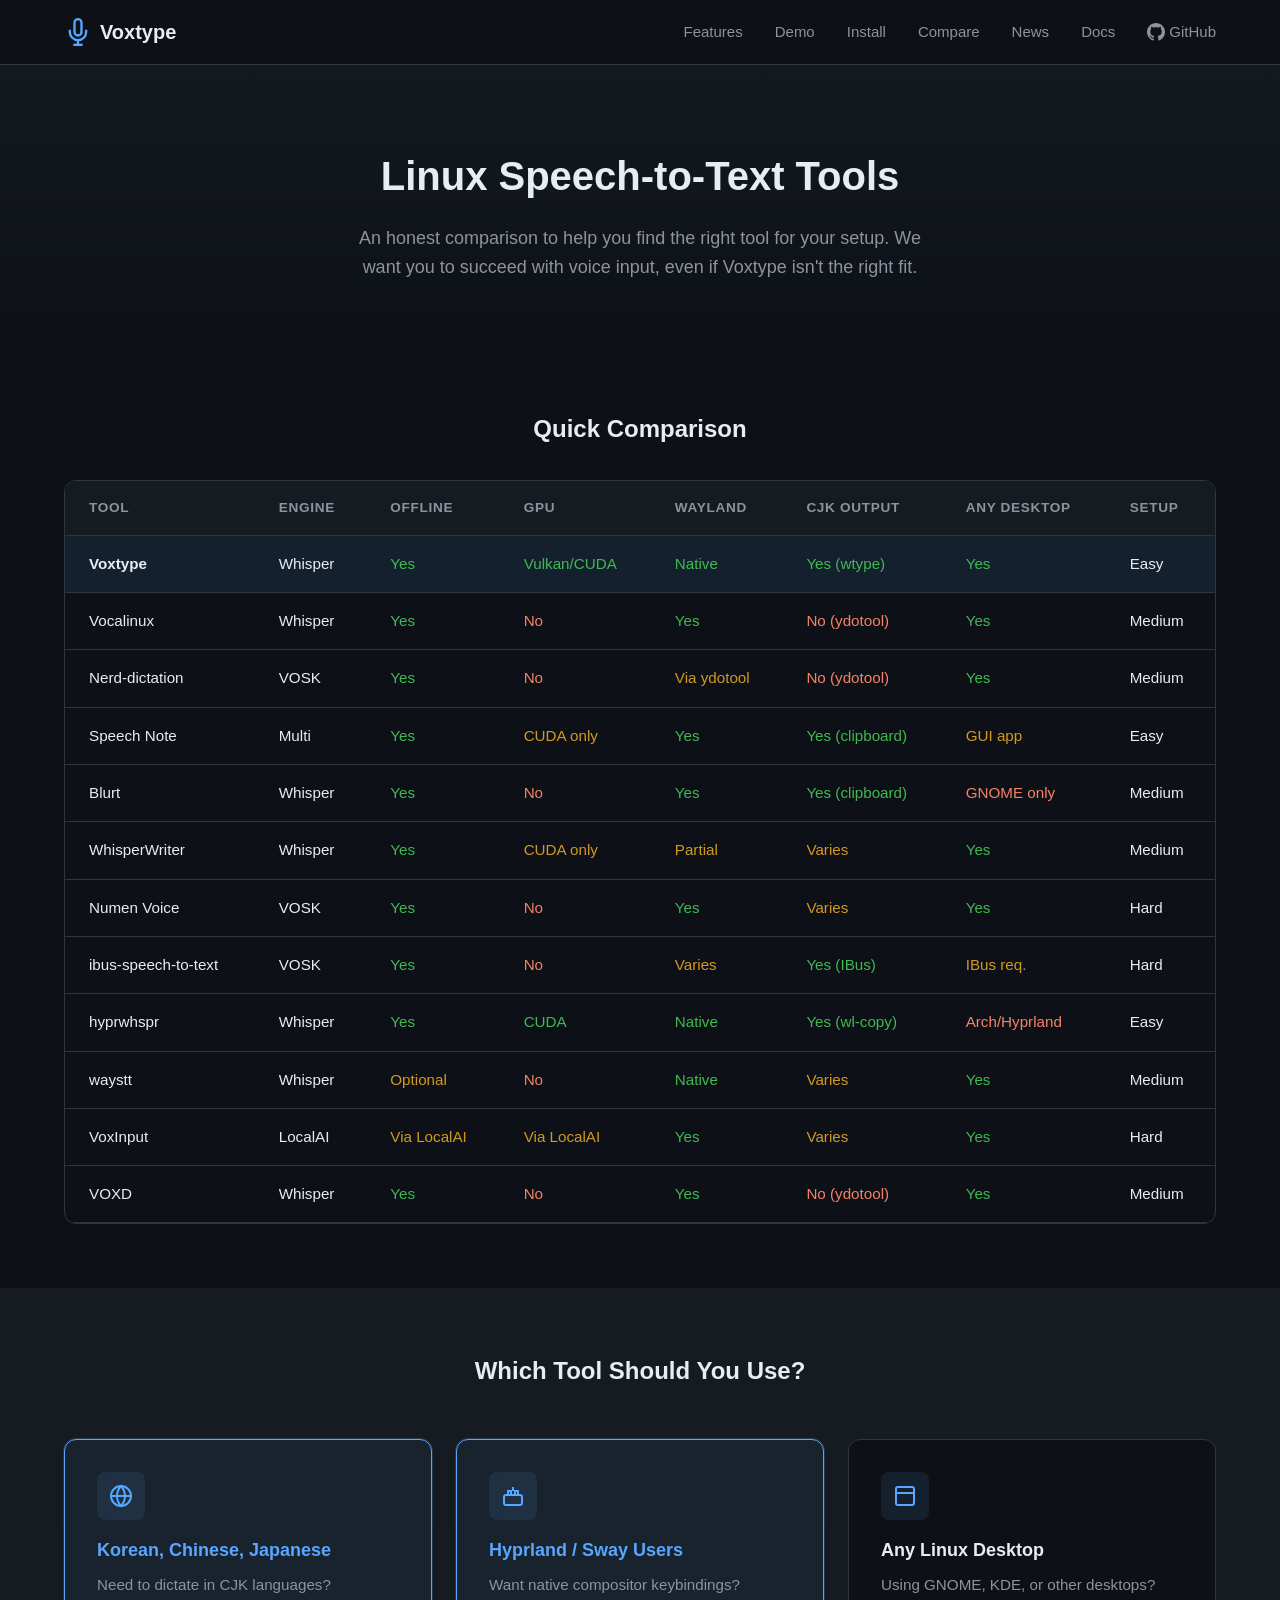
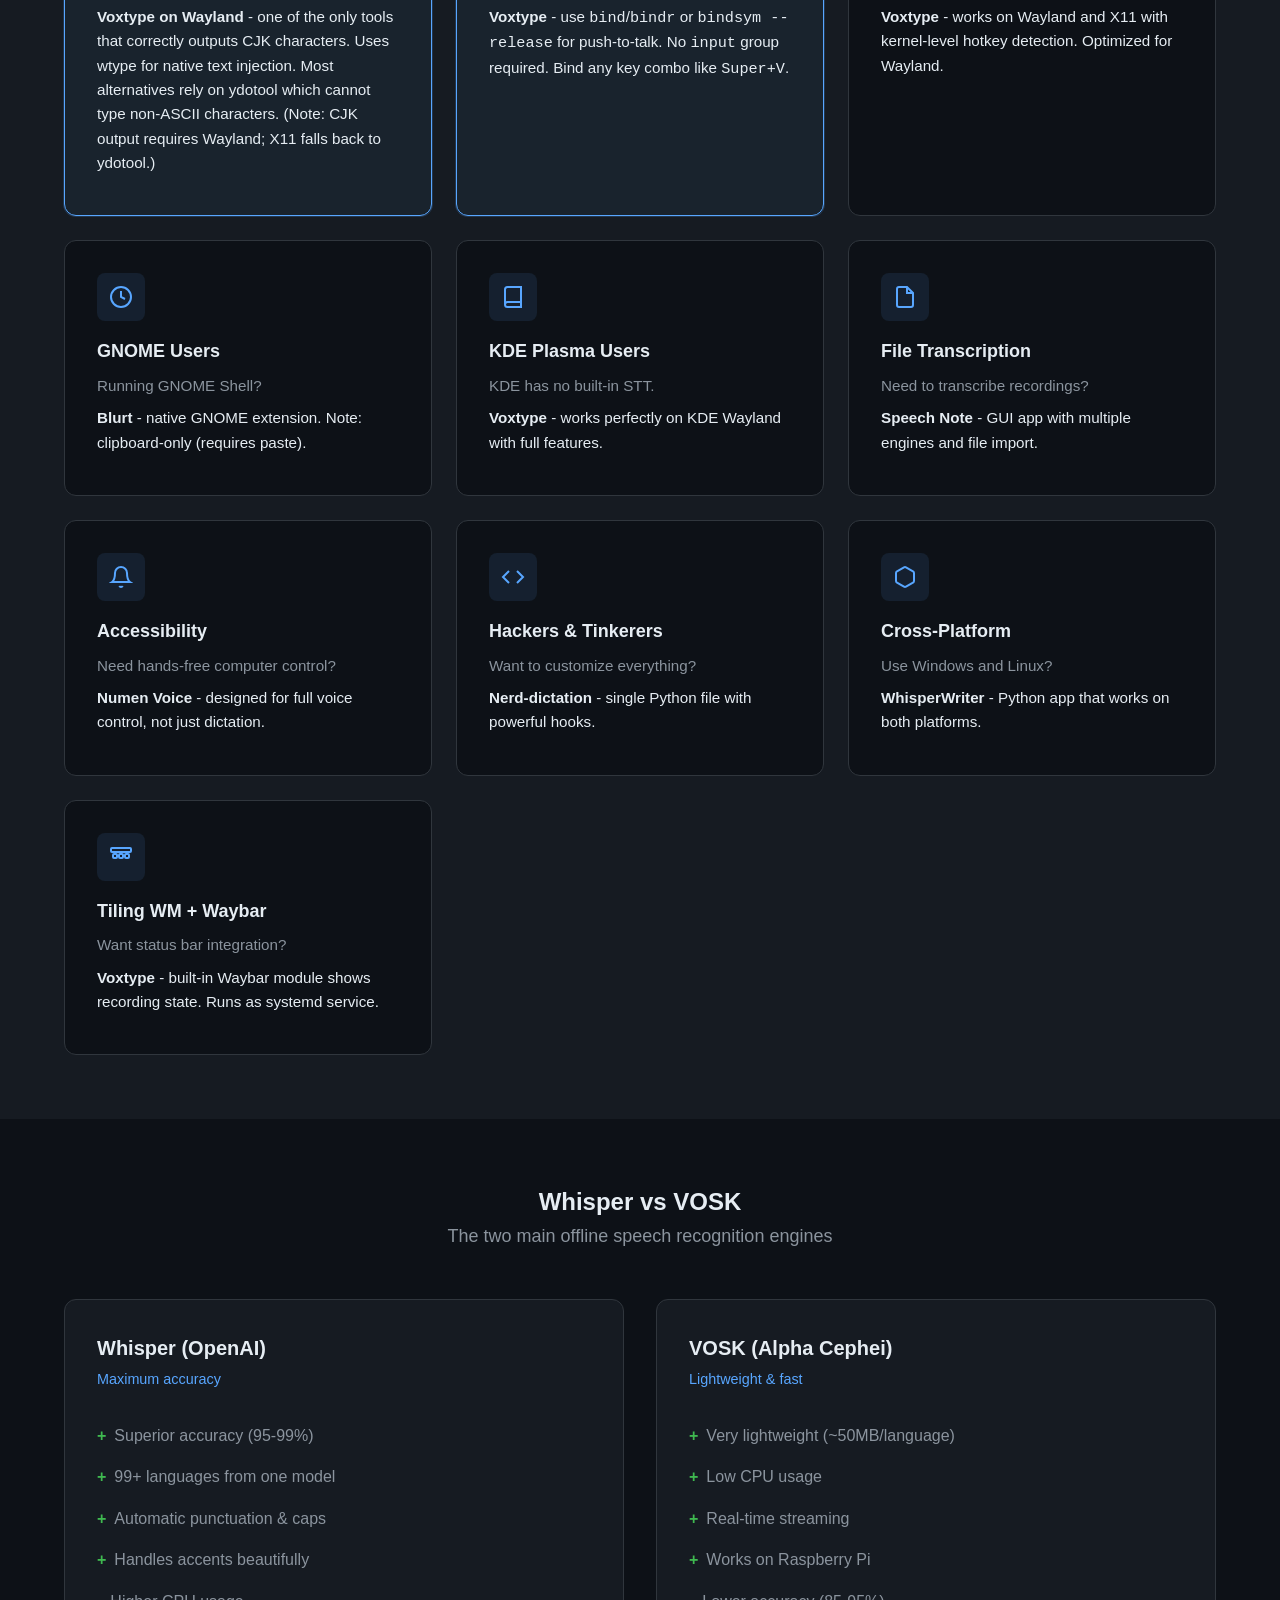
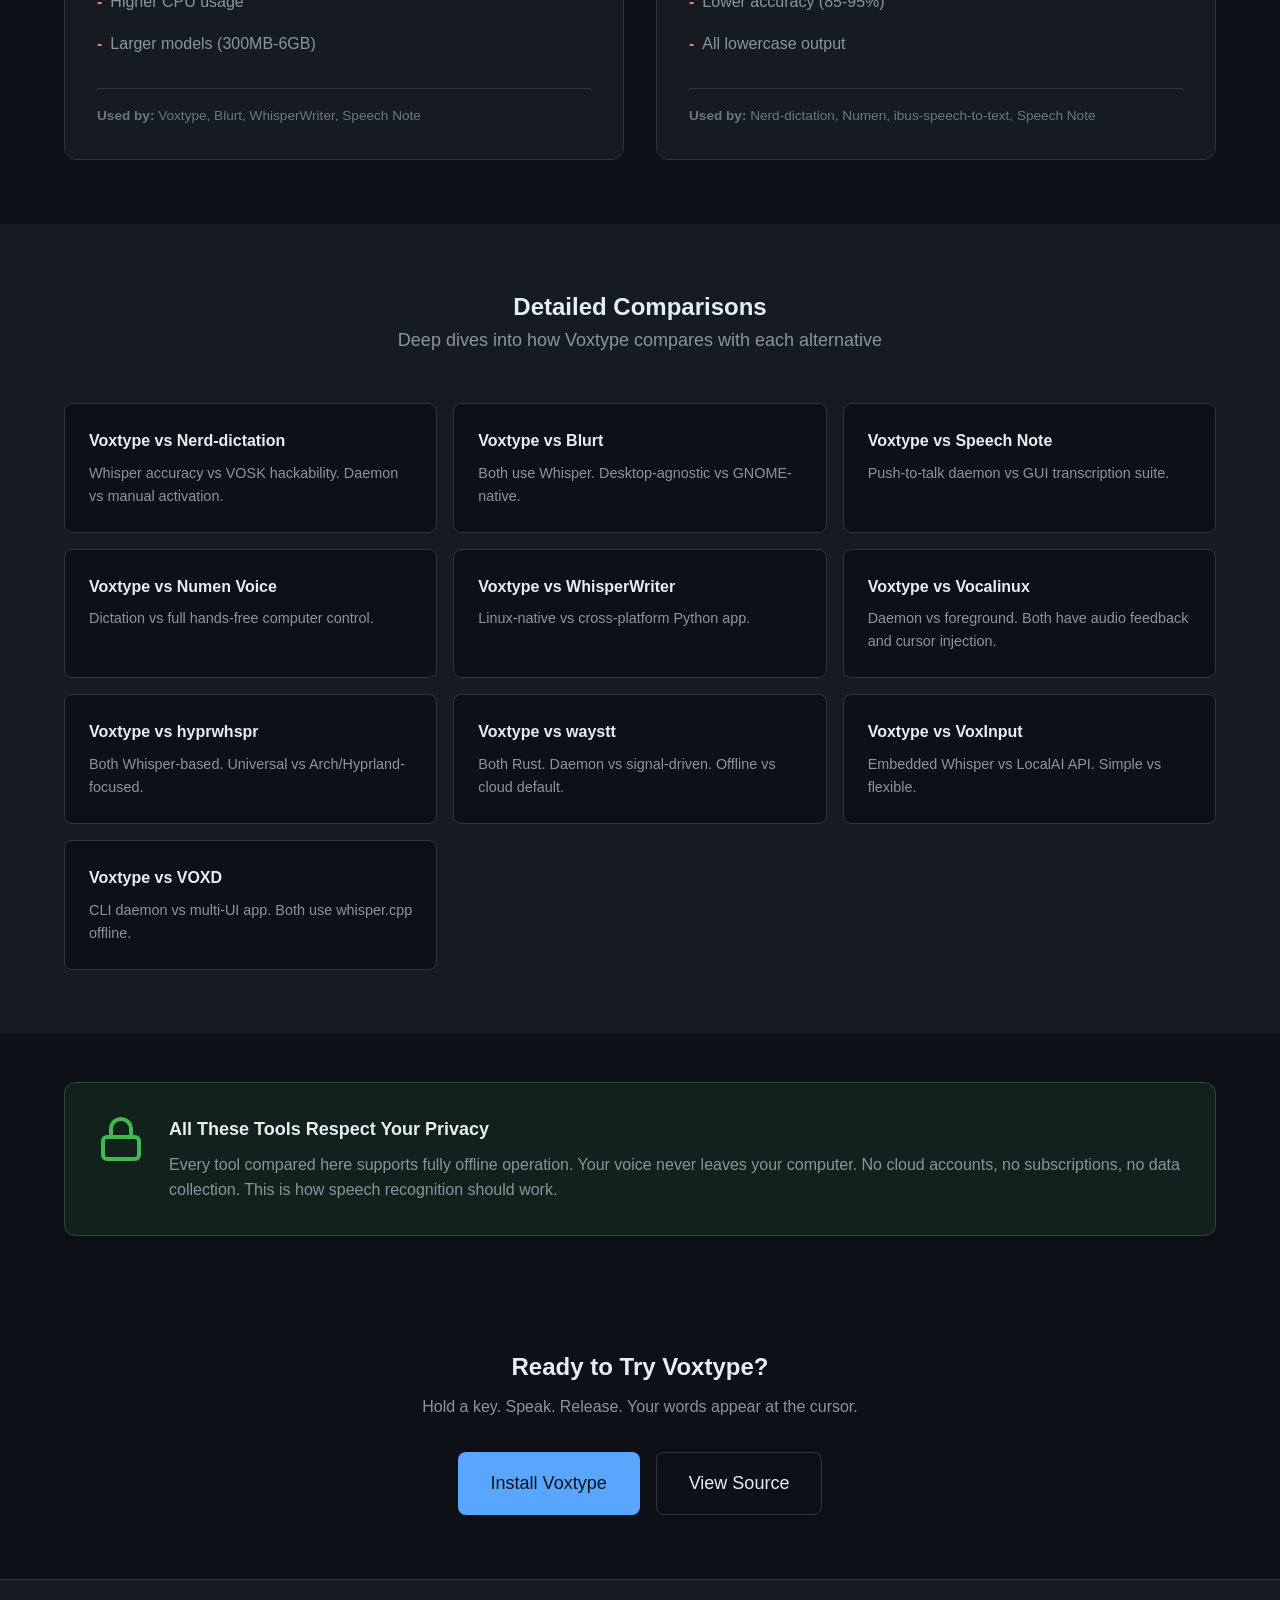
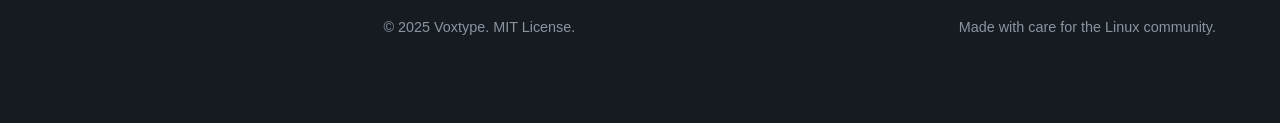
==== commit e2edd1fb: "Add News section to website with development updates - Create news/index.html with 11 articles from " ====
--- a/website/compare/index.html
+++ b/website/compare/index.html
@@ -28,6 +28,7 @@
                 <a href="../#demo">Demo</a>
                 <a href="../#install">Install</a>
                 <a href="./" class="active">Compare</a>
+                <a href="../news/">News</a>
                 <a href="https://github.com/peteonrails/voxtype/tree/main/docs">Docs</a>
                 <a href="https://github.com/peteonrails/voxtype" class="nav-github">
                     <svg viewBox="0 0 24 24" fill="currentColor">
@@ -210,7 +211,20 @@
                     </div>
                     <h3>Korean, Chinese, Japanese</h3>
                     <p>Need to dictate in CJK languages?</p>
-                    <p class="rec-answer"><strong>Voxtype</strong> - one of the only tools that correctly outputs CJK characters. Uses wtype for native Wayland text injection. Most alternatives rely on ydotool which cannot type non-ASCII characters.</p>
+                    <p class="rec-answer"><strong>Voxtype on Wayland</strong> - one of the only tools that correctly outputs CJK characters. Uses wtype for native text injection. Most alternatives rely on ydotool which cannot type non-ASCII characters. (Note: CJK output requires Wayland; X11 falls back to ydotool.)</p>
+                </div>
+                <div class="rec-card highlight">
+                    <div class="rec-icon">
+                        <svg viewBox="0 0 24 24" fill="none" stroke="currentColor" stroke-width="2">
+                            <rect x="3" y="11" width="18" height="10" rx="2"/>
+                            <rect x="7" y="7" width="3" height="4"/>
+                            <rect x="14" y="7" width="3" height="4"/>
+                            <line x1="12" y1="3" x2="12" y2="7"/>
+                        </svg>
+                    </div>
+                    <h3>Hyprland / Sway Users</h3>
+                    <p>Want native compositor keybindings?</p>
+                    <p class="rec-answer"><strong>Voxtype</strong> - use <code>bind</code>/<code>bindr</code> or <code>bindsym --release</code> for push-to-talk. No <code>input</code> group required. Bind any key combo like <code>Super+V</code>.</p>
                 </div>
                 <div class="rec-card">
                     <div class="rec-icon">
@@ -219,9 +233,9 @@
                             <path d="M3 9h18"/>
                         </svg>
                     </div>
-                    <h3>Wayland Users</h3>
-                    <p>Using Sway, Hyprland, or KDE Wayland?</p>
-                    <p class="rec-answer"><strong>Voxtype</strong> - purpose-built for Wayland with native evdev hotkey detection.</p>
+                    <h3>Any Linux Desktop</h3>
+                    <p>Using GNOME, KDE, or other desktops?</p>
+                    <p class="rec-answer"><strong>Voxtype</strong> - works on Wayland and X11 with kernel-level hotkey detection. Optimized for Wayland.</p>
                 </div>
                 <div class="rec-card">
                     <div class="rec-icon">
